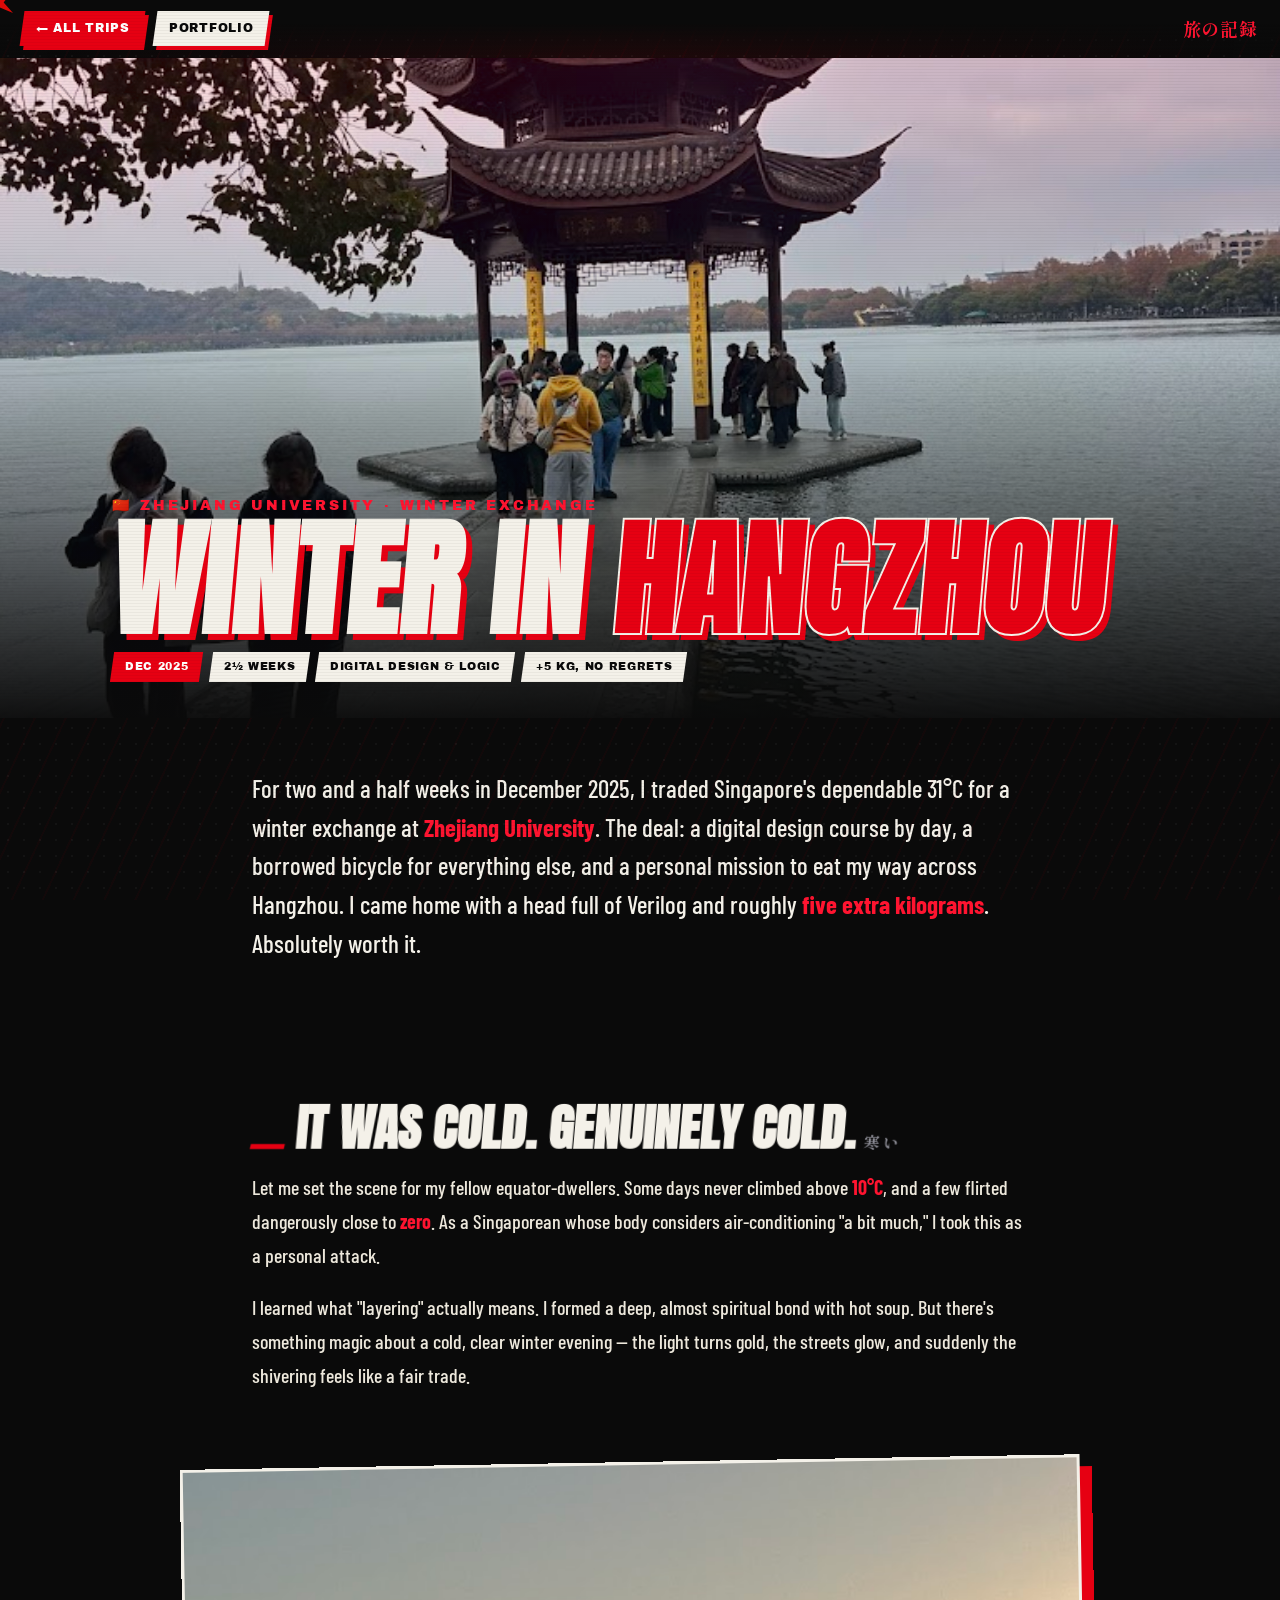
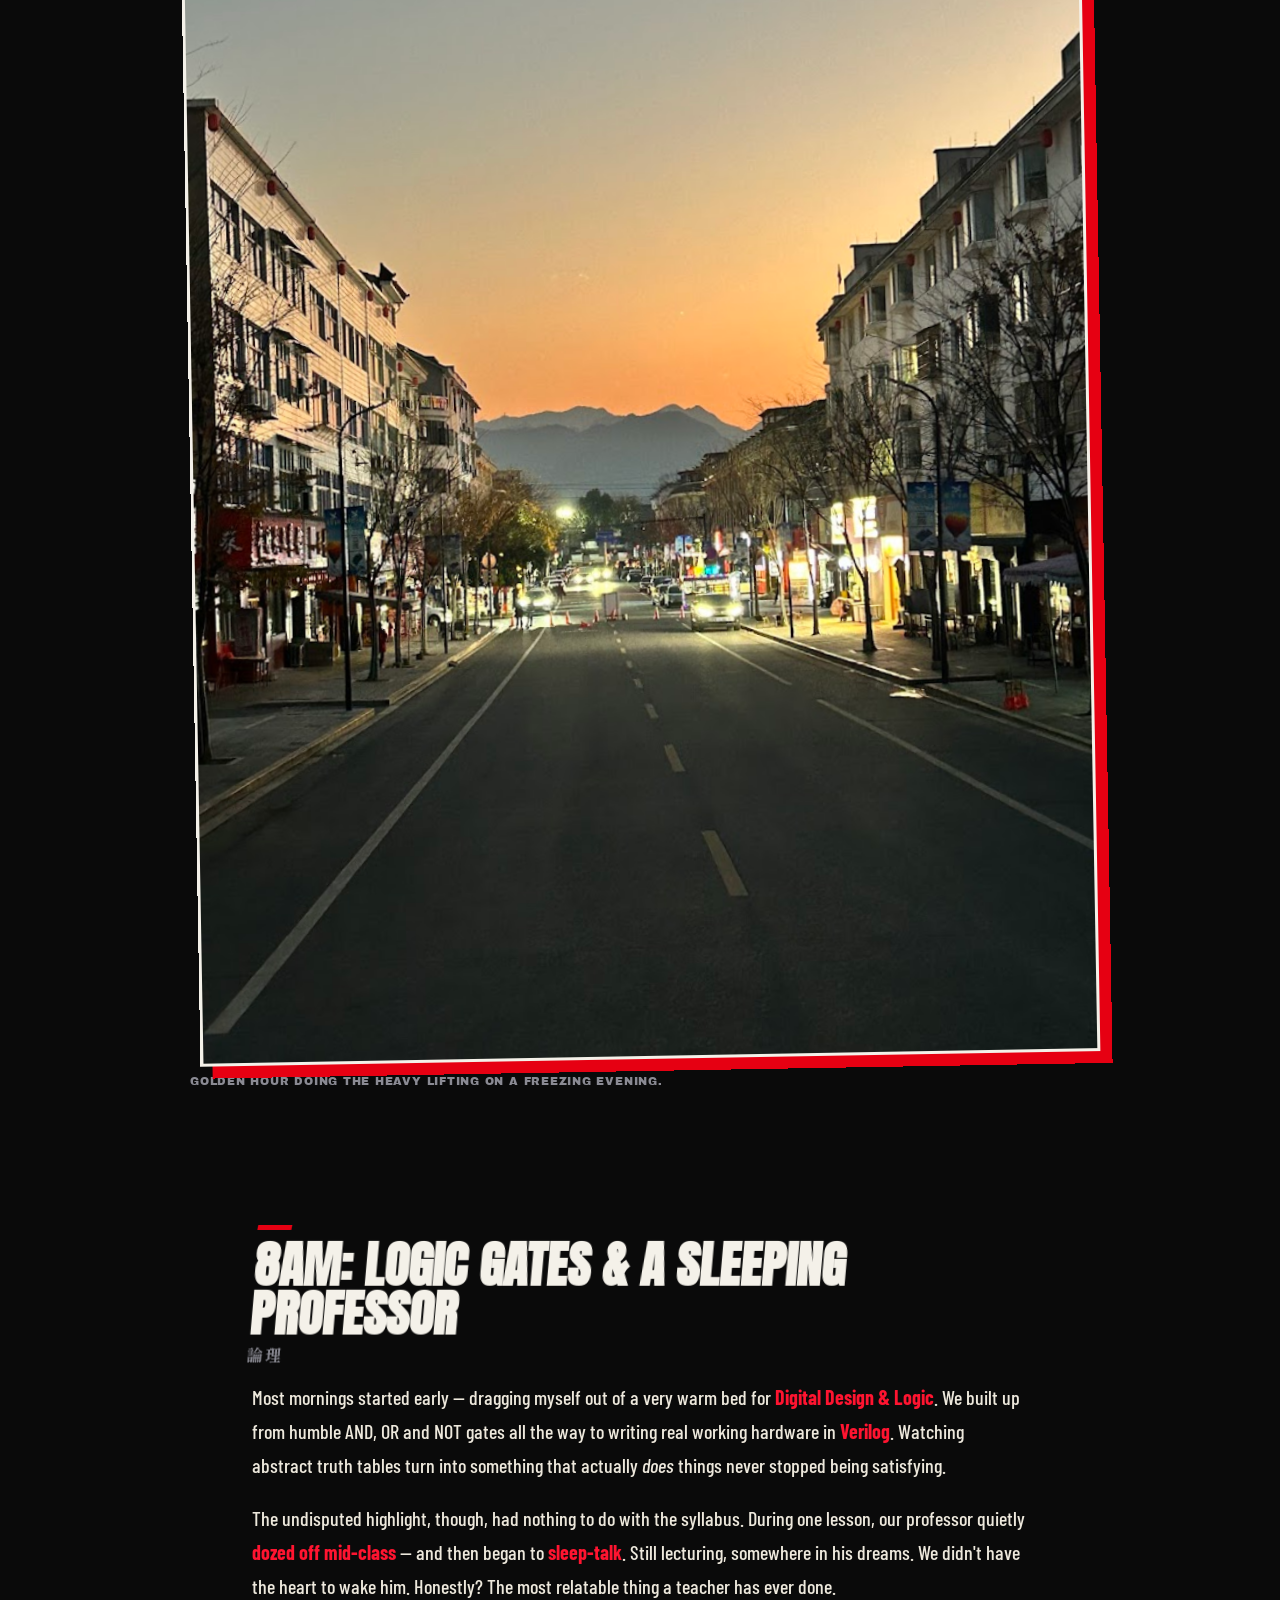
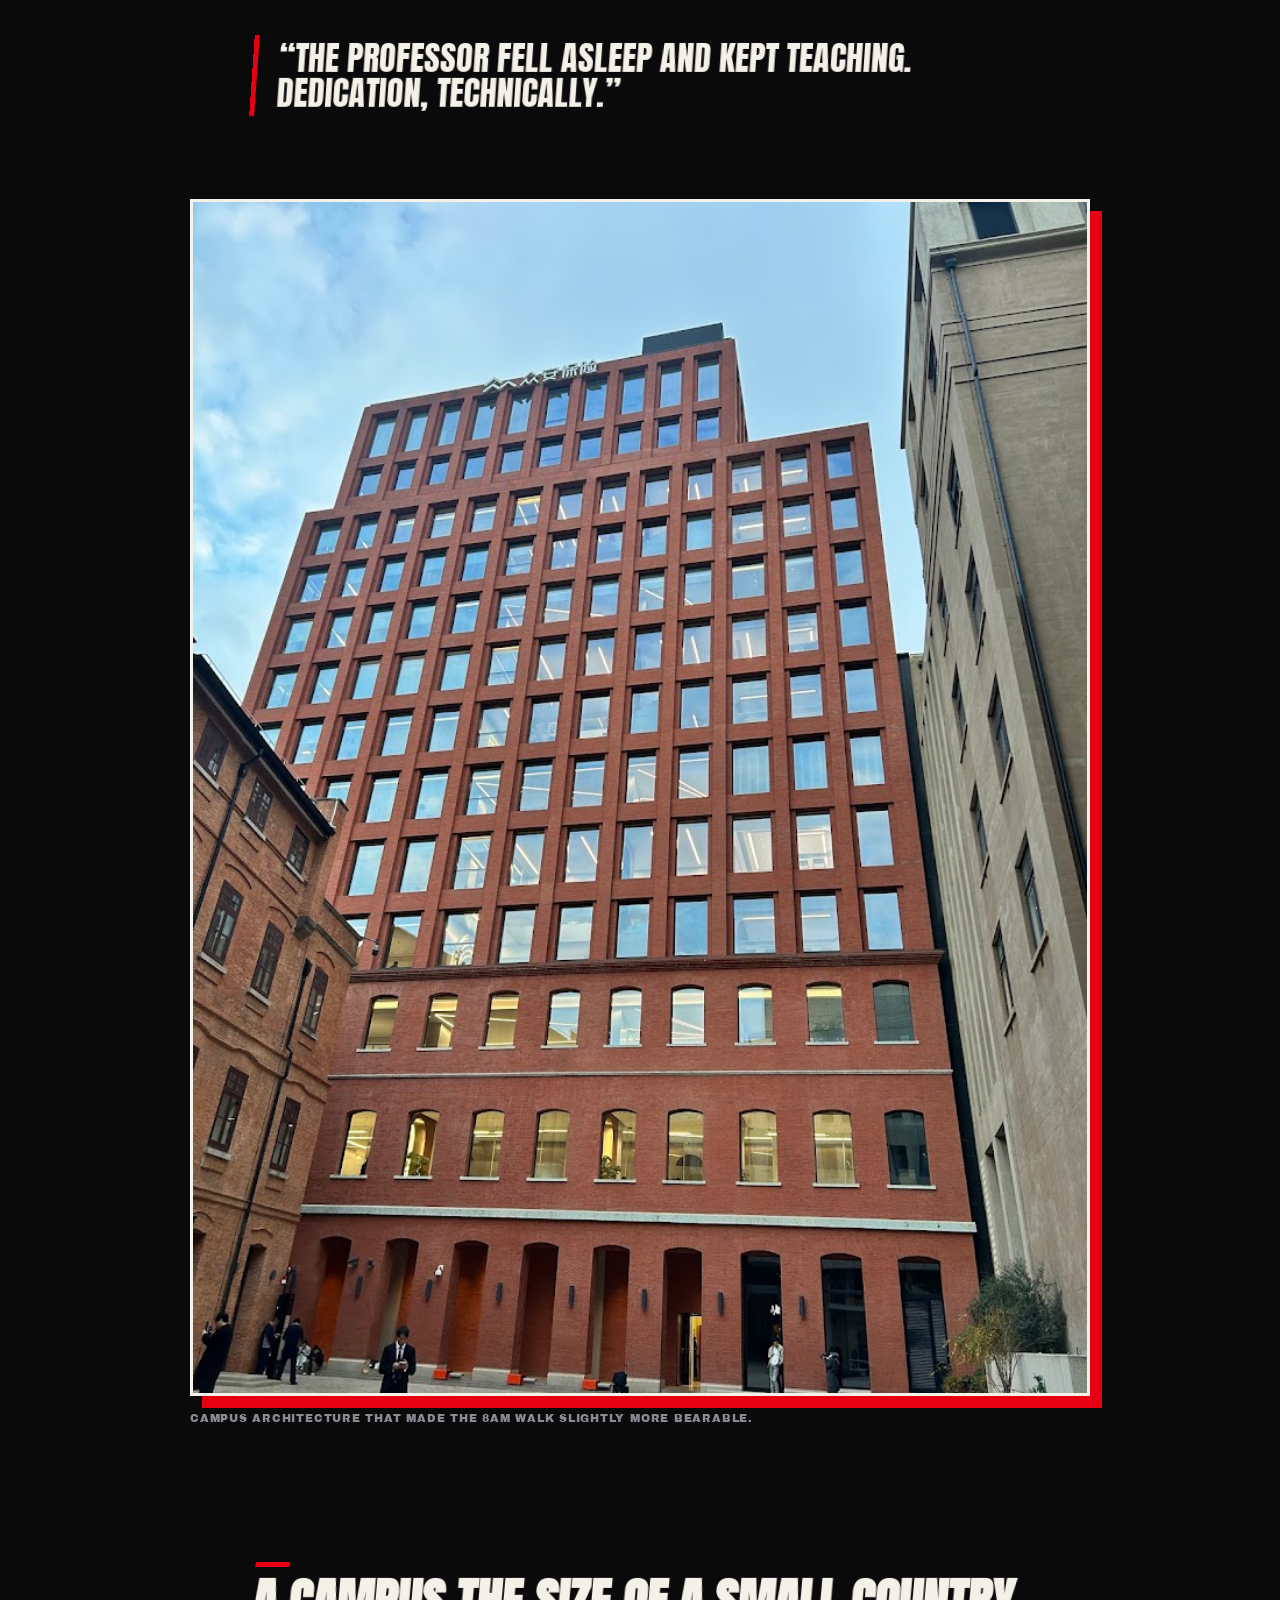
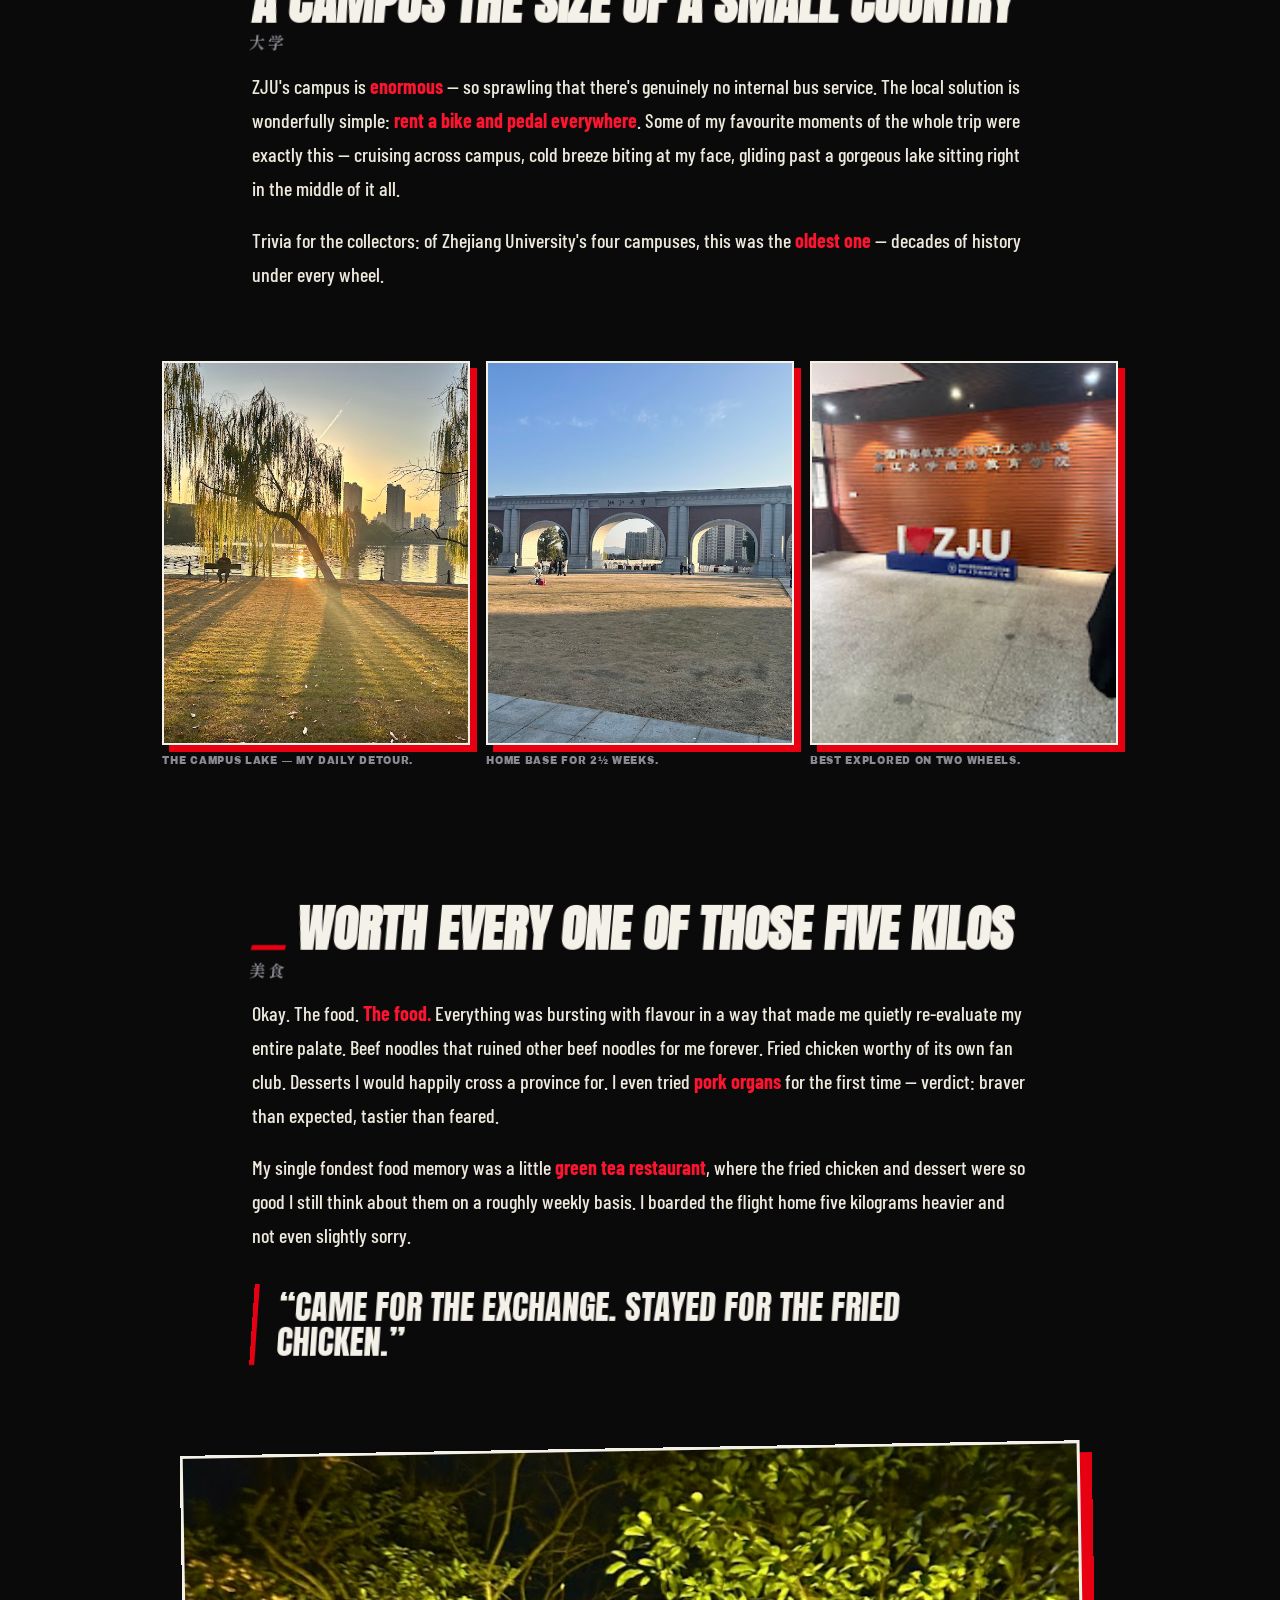
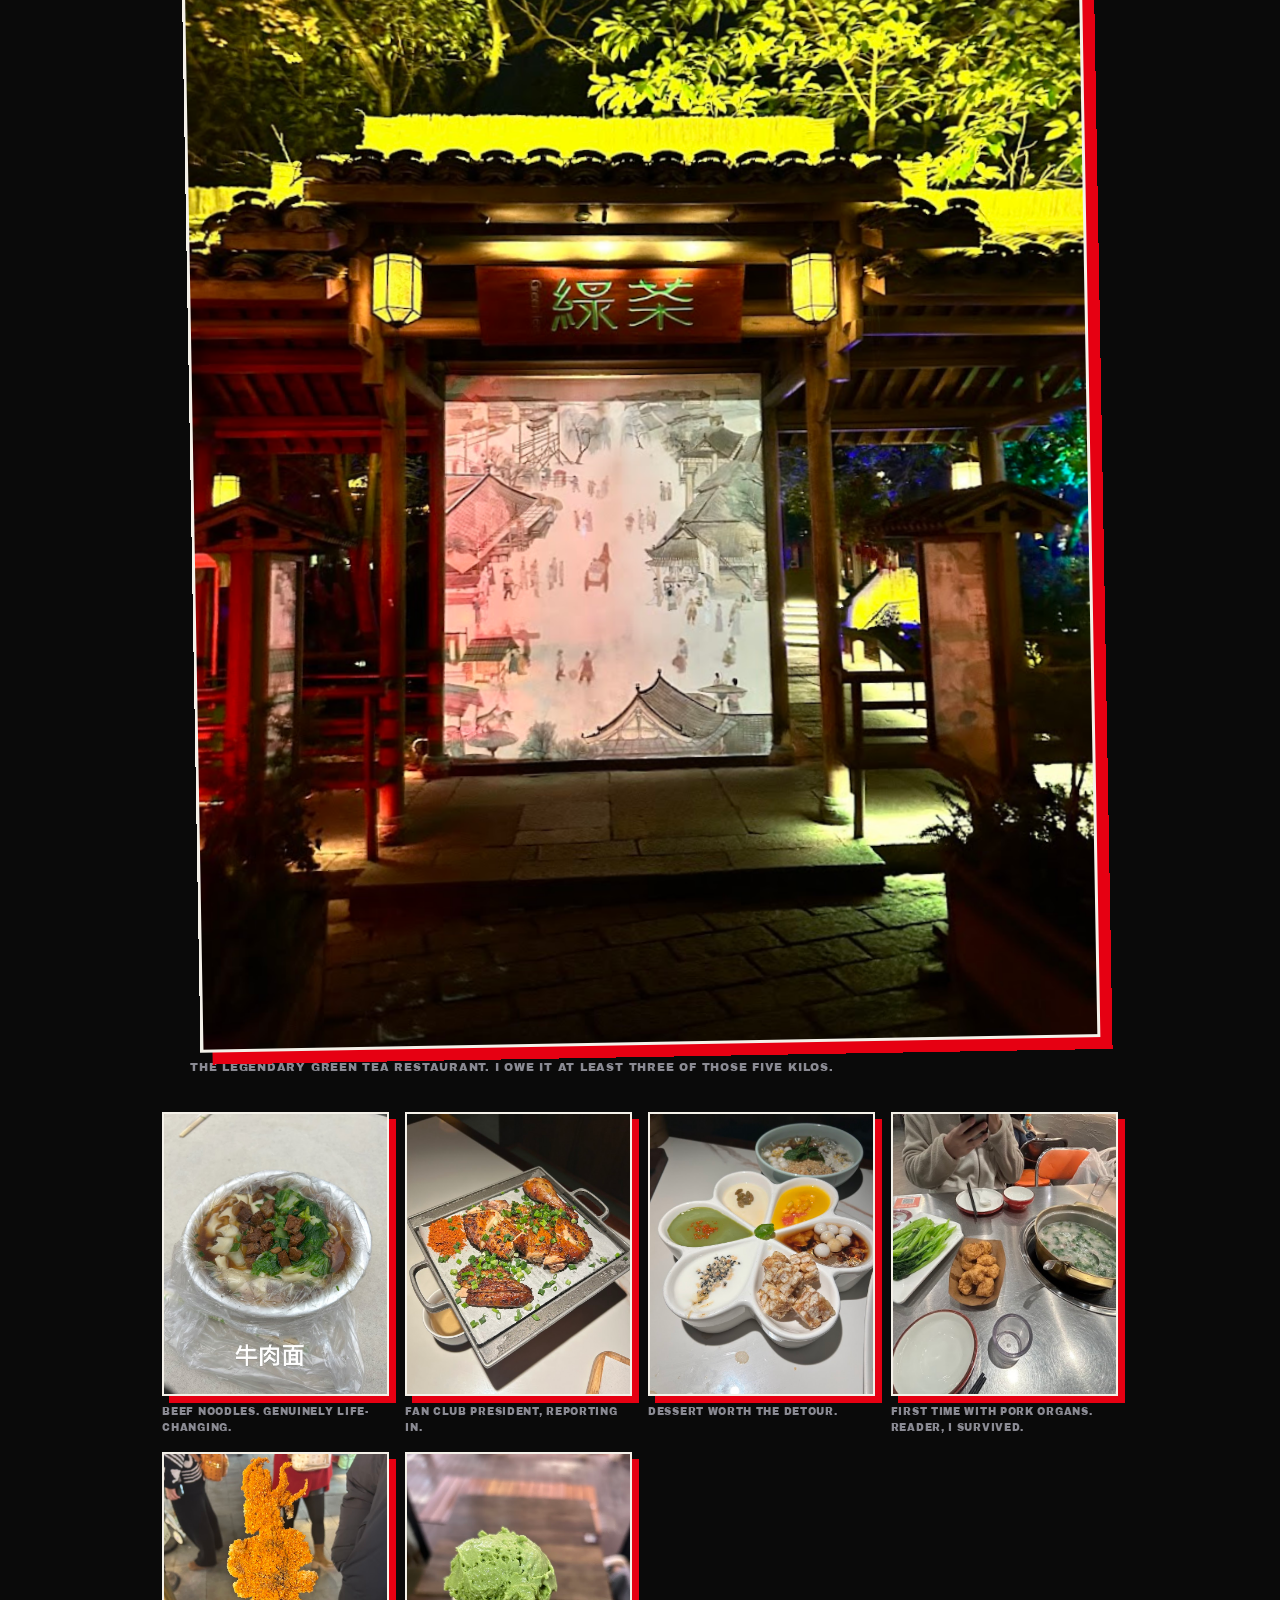
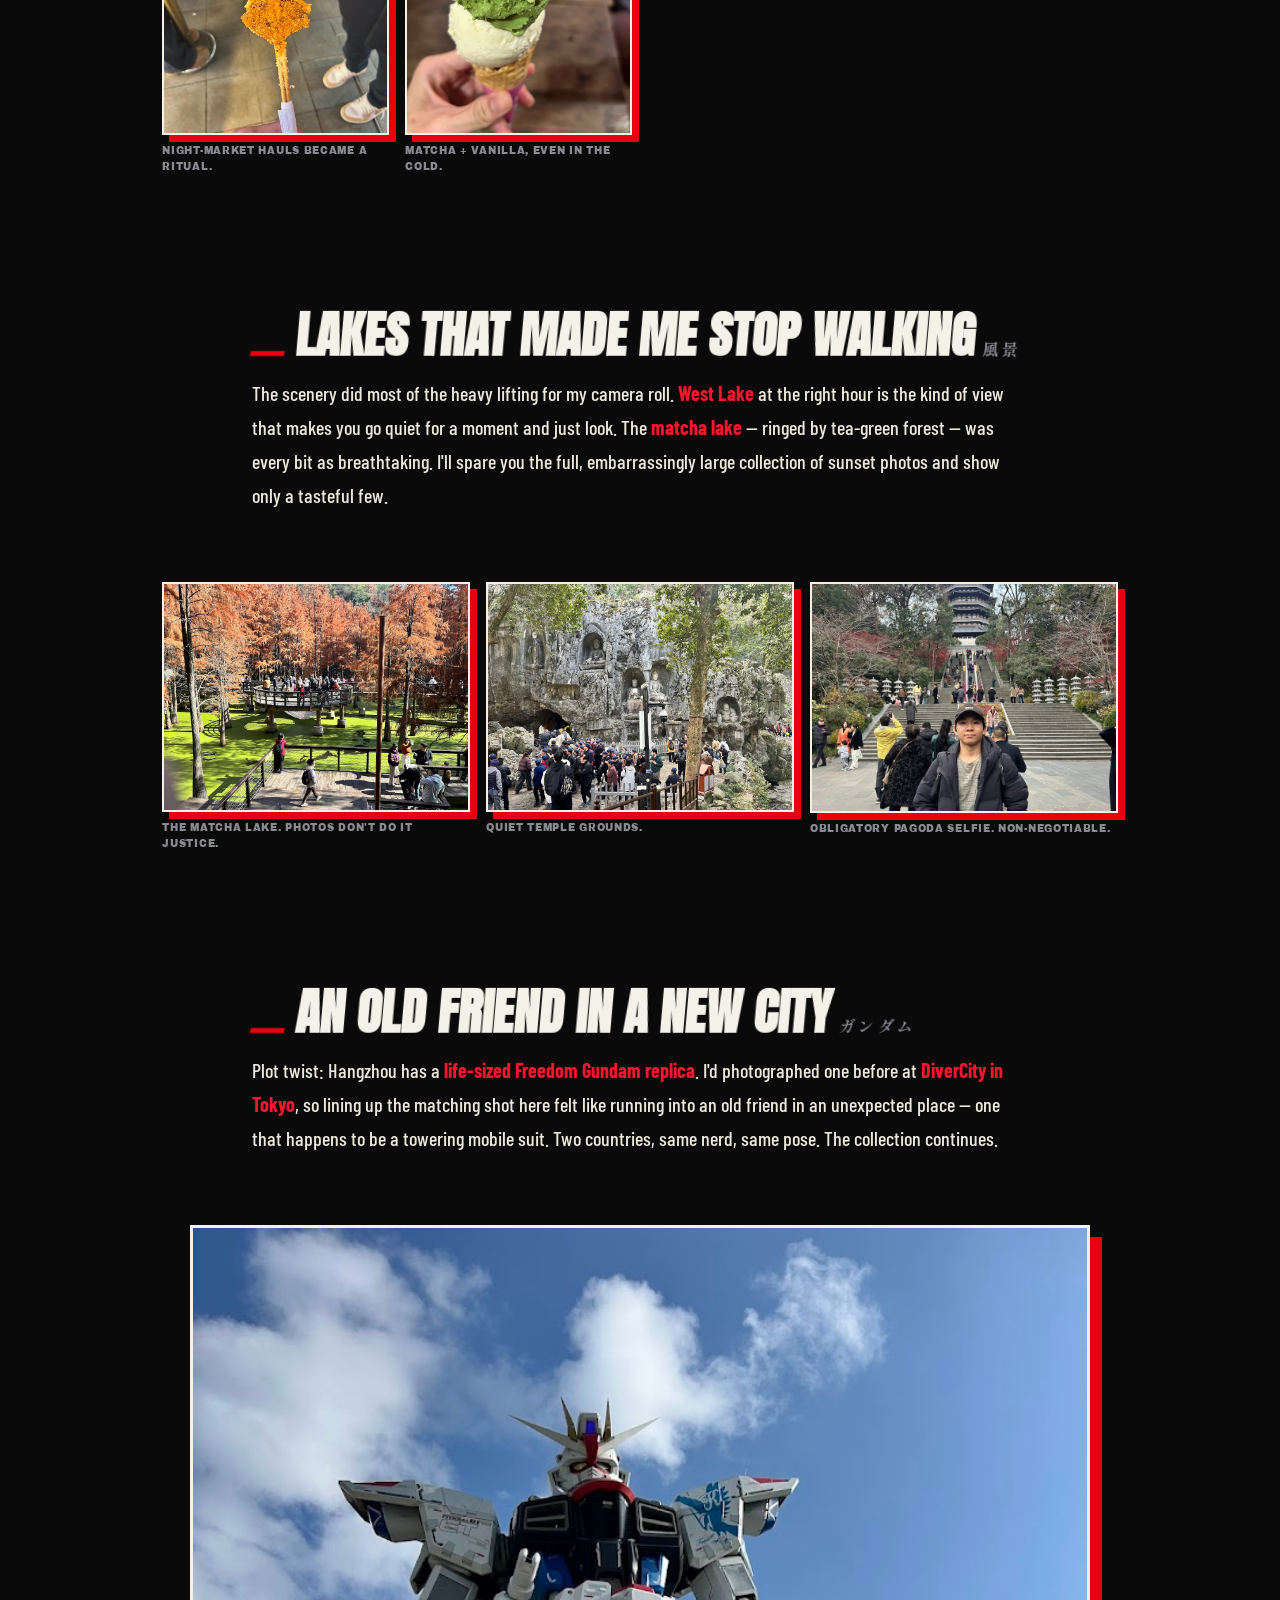
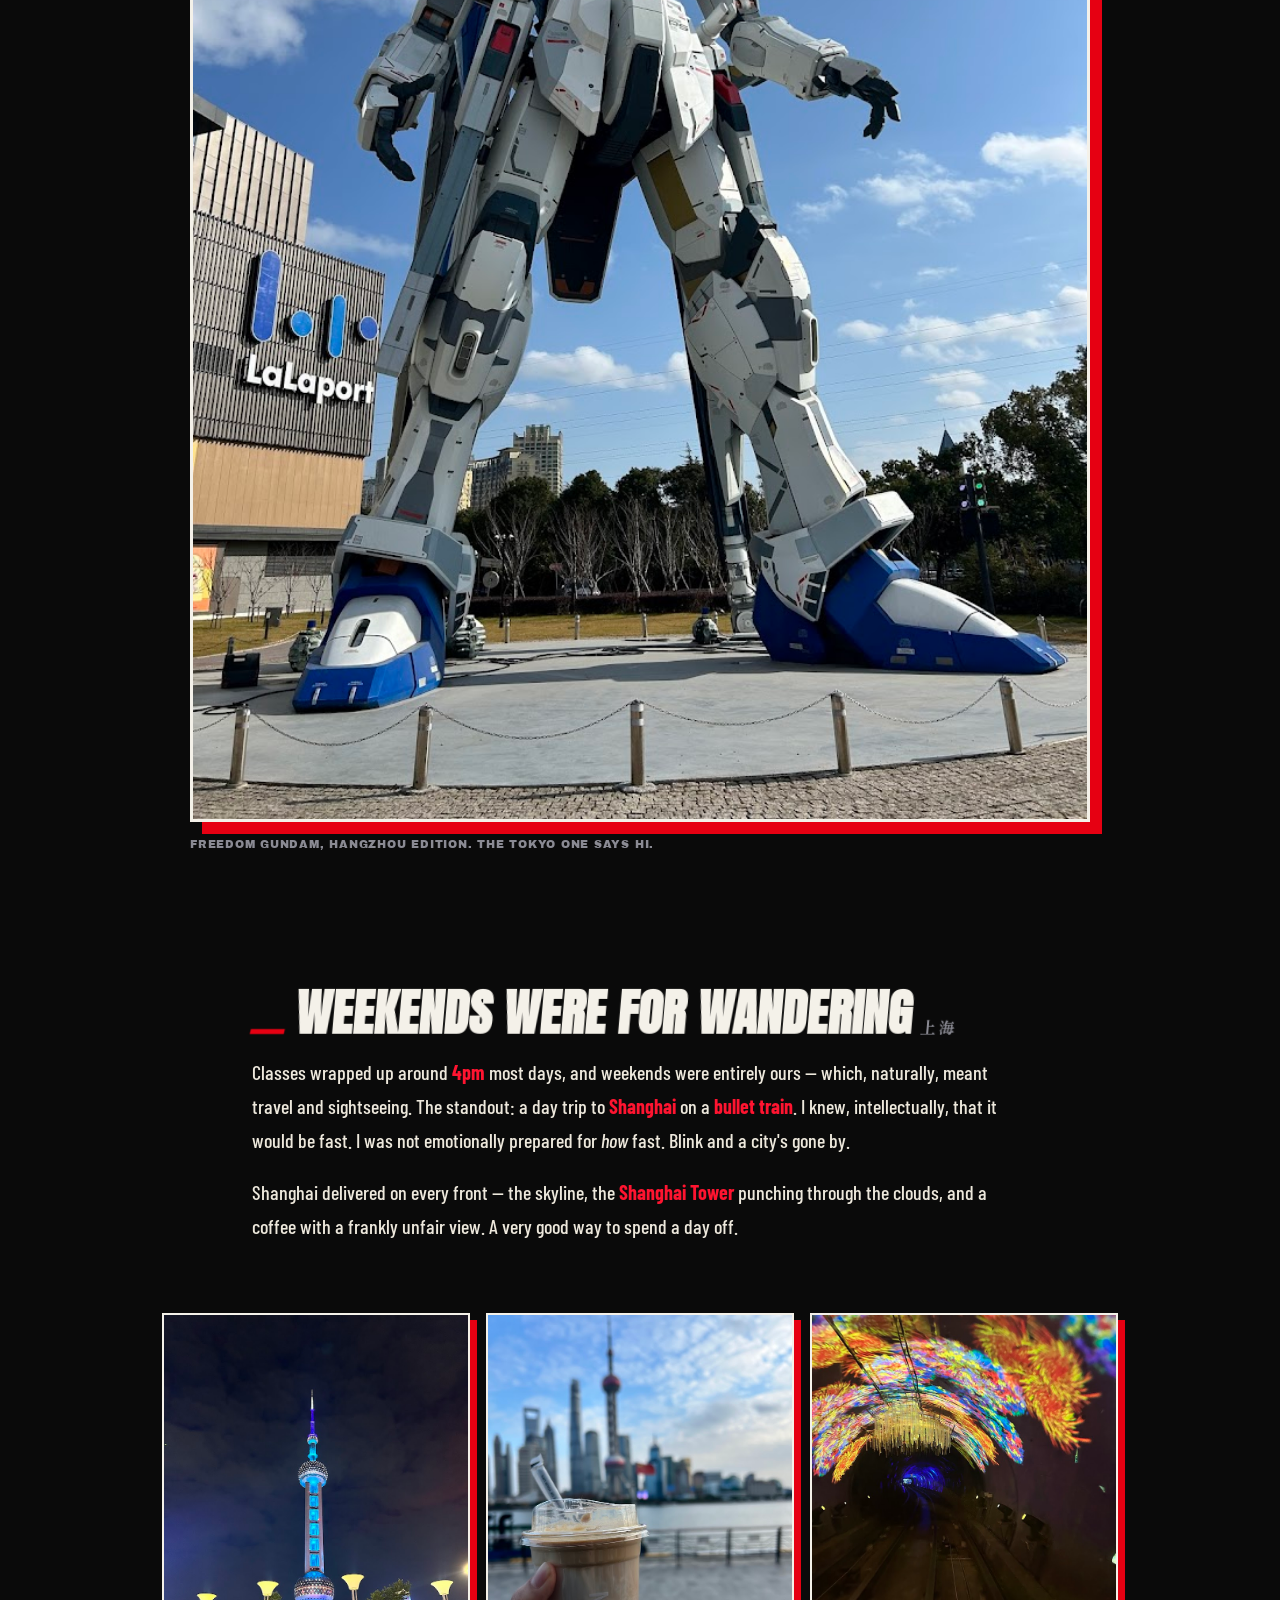
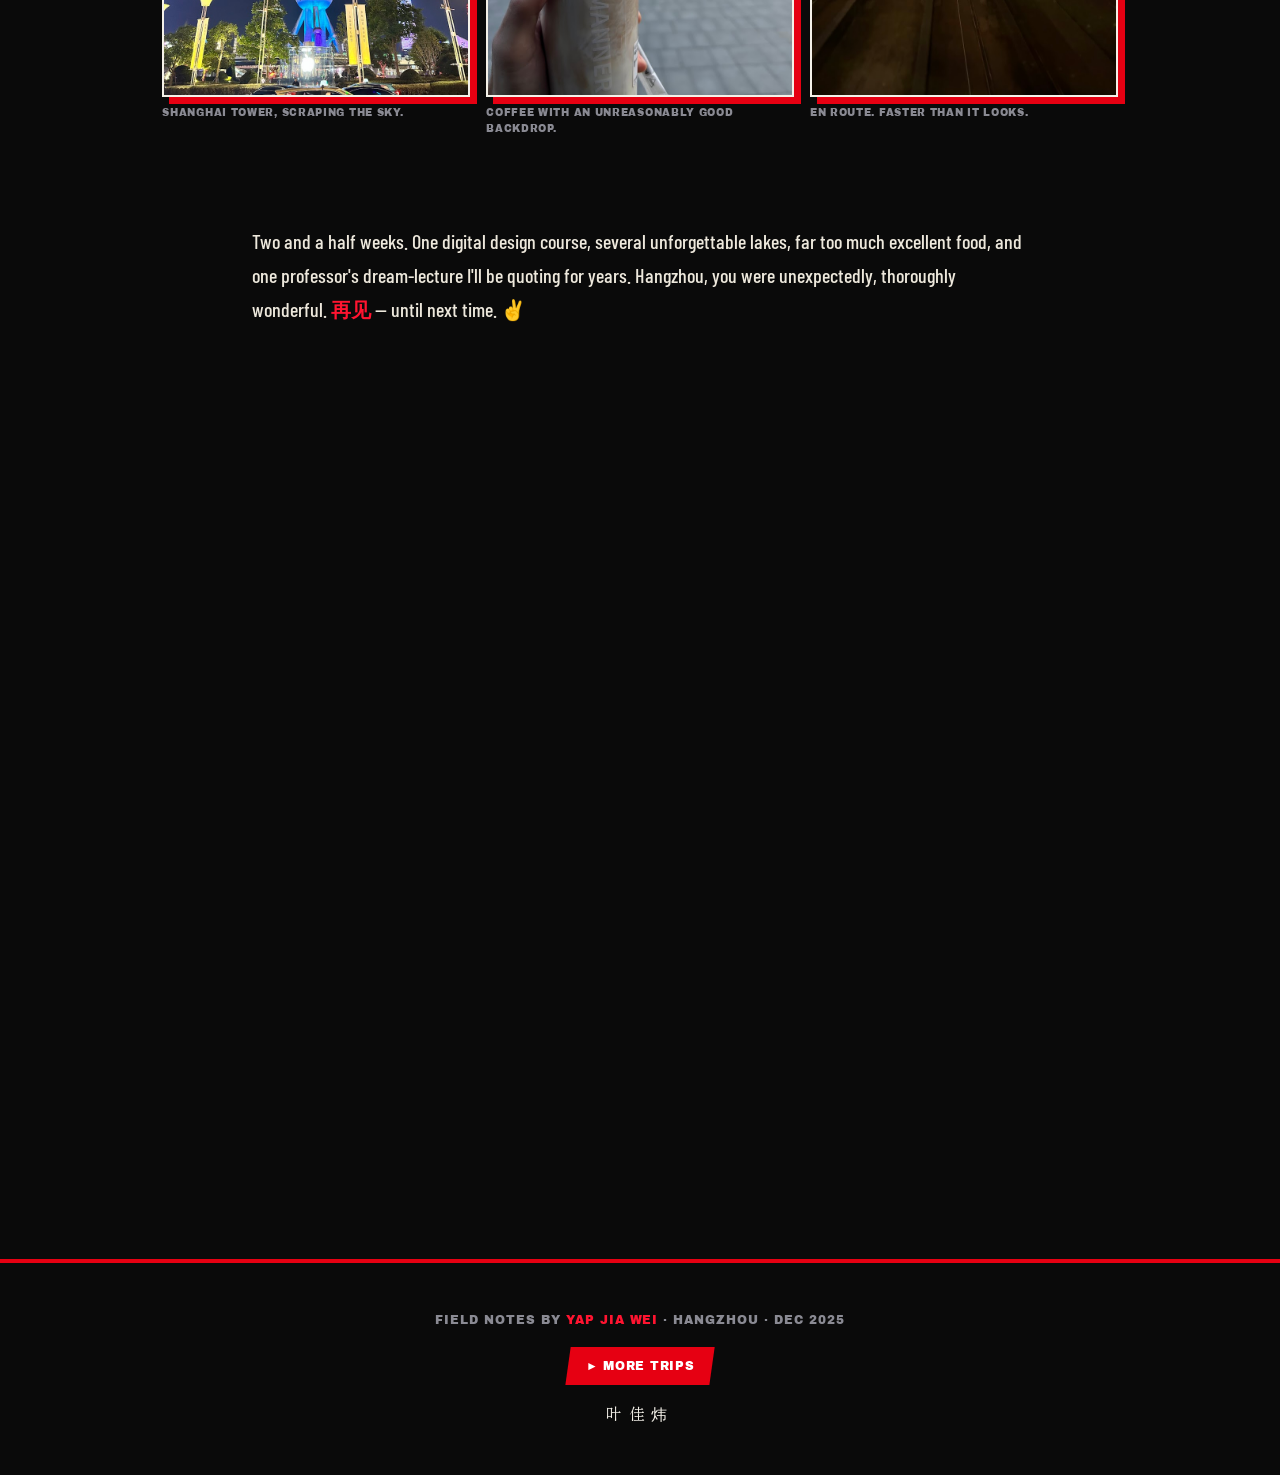
==== blog-zhejiang.html @ f0b43795 "Add winter exchange experience blog" ====
<!DOCTYPE html>
<html lang="en">
<head>
<meta charset="UTF-8"/>
<meta name="viewport" content="width=device-width, initial-scale=1.0"/>
<title>Winter in Hangzhou // Zhejiang University Exchange — Yap Jia Wei</title>
<meta name="description" content="Two and a half weeks on winter exchange at Zhejiang University — digital design, bicycles, lakes, bullet trains, and an unreasonable amount of excellent food."/>
<link rel="icon" href="data:image/svg+xml,<svg xmlns='http://www.w3.org/2000/svg' width='32' height='32'><rect width='32' height='32' fill='rgb(10,10,10)'/><path d='M16 3 L19.6 12 L29 12 L21.4 17.8 L24.2 27 L16 21.2 L7.8 27 L10.6 17.8 L3 12 L12.4 12 Z' fill='rgb(230,0,18)'/></svg>"/>
<link rel="preconnect" href="https://fonts.googleapis.com"/>
<link rel="preconnect" href="https://fonts.gstatic.com" crossorigin/>
<link href="https://fonts.googleapis.com/css2?family=Anton&family=Archivo+Black&family=Barlow+Condensed:ital,wght@0,500;0,600;0,700;1,600;1,700&family=Oswald:wght@300;400;500;600;700&family=Shippori+Mincho:wght@600;700;800&display=swap" rel="stylesheet"/>
<link rel="stylesheet" href="assets/blog.css"/>
</head>
<body>
<div id="cursor"></div>

<div class="topbar">
  <div class="tb-left">
    <a class="tb-link red" href="blog.html"><span>← ALL TRIPS</span></a>
    <a class="tb-link" href="index.html"><span>PORTFOLIO</span></a>
  </div>
  <div class="tb-brand">旅の記録</div>
</div>

<!-- HERO -->
<header class="post-hero">
  <img src="assets/china/Zhe%20Jiang/west_lake.jpg" alt="West Lake, Hangzhou at dusk"/>
  <div class="ph-inner">
    <div class="ph-kick">🇨🇳 ZHEJIANG UNIVERSITY · WINTER EXCHANGE</div>
    <h1 class="ph-title">WINTER IN <em>HANGZHOU</em></h1>
    <div class="ph-meta">
      <span class="ph-chip red"><span>DEC 2025</span></span>
      <span class="ph-chip"><span>2½ WEEKS</span></span>
      <span class="ph-chip"><span>DIGITAL DESIGN &amp; LOGIC</span></span>
      <span class="ph-chip"><span>+5 KG, NO REGRETS</span></span>
    </div>
  </div>
</header>

<article class="article">
  <p class="lead">For two and a half weeks in December 2025, I traded Singapore's dependable 31&deg;C for a winter exchange at <b>Zhejiang University</b>. The deal: a digital design course by day, a borrowed bicycle for everything else, and a personal mission to eat my way across Hangzhou. I came home with a head full of Verilog and roughly <b>five extra kilograms</b>. Absolutely worth it.</p>
</article>

<article class="article reveal">
  <h2>It Was Cold. Genuinely Cold. <span class="jp">寒い</span></h2>
  <p>Let me set the scene for my fellow equator-dwellers. Some days never climbed above <b>10&deg;C</b>, and a few flirted dangerously close to <b>zero</b>. As a Singaporean whose body considers air-conditioning "a bit much," I took this as a personal attack.</p>
  <p>I learned what "layering" actually means. I formed a deep, almost spiritual bond with hot soup. But there's something magic about a cold, clear winter evening — the light turns gold, the streets glow, and suddenly the shivering feels like a fair trade.</p>
</article>
<figure class="frame tilt reveal">
  <img src="assets/china/Zhe%20Jiang/cool_street_sunset.jpg" alt="Hangzhou street at sunset" loading="lazy"/>
  <figcaption>Golden hour doing the heavy lifting on a freezing evening.</figcaption>
</figure>

<article class="article reveal">
  <h2>8AM: Logic Gates &amp; a Sleeping Professor <span class="jp">論理</span></h2>
  <p>Most mornings started early — dragging myself out of a very warm bed for <b>Digital Design &amp; Logic</b>. We built up from humble AND, OR and NOT gates all the way to writing real working hardware in <b>Verilog</b>. Watching abstract truth tables turn into something that actually <em>does</em> things never stopped being satisfying.</p>
  <p>The undisputed highlight, though, had nothing to do with the syllabus. During one lesson, our professor quietly <b>dozed off mid-class</b> — and then began to <b>sleep-talk</b>. Still lecturing, somewhere in his dreams. We didn't have the heart to wake him. Honestly? The most relatable thing a teacher has ever done.</p>
  <p class="pull">“The professor fell asleep and kept teaching. Dedication, technically.”</p>
</article>
<figure class="frame reveal">
  <img src="assets/china/Zhe%20Jiang/cool_looking_building.jpg" alt="Zhejiang University building" loading="lazy"/>
  <figcaption>Campus architecture that made the 8AM walk slightly more bearable.</figcaption>
</figure>

<article class="article reveal">
  <h2>A Campus the Size of a Small Country <span class="jp">大学</span></h2>
  <p>ZJU's campus is <b>enormous</b> — so sprawling that there's genuinely no internal bus service. The local solution is wonderfully simple: <b>rent a bike and pedal everywhere</b>. Some of my favourite moments of the whole trip were exactly this — cruising across campus, cold breeze biting at my face, gliding past a gorgeous lake sitting right in the middle of it all.</p>
  <p>Trivia for the collectors: of Zhejiang University's four campuses, this was the <b>oldest one</b> — decades of history under every wheel.</p>
</article>
<div class="gallery reveal">
  <figure><img src="assets/china/Zhe%20Jiang/school_lake.jpg" alt="Lake in the middle of campus" loading="lazy"/><figcaption>The campus lake — my daily detour.</figcaption></figure>
  <figure><img src="assets/china/Zhe%20Jiang/ZJU.jpg" alt="Zhejiang University grounds" loading="lazy"/><figcaption>Home base for 2½ weeks.</figcaption></figure>
  <figure><img src="assets/china/Zhe%20Jiang/university.jpg" alt="University grounds" loading="lazy"/><figcaption>Best explored on two wheels.</figcaption></figure>
</div>

<article class="article reveal">
  <h2>Worth Every One of Those Five Kilos <span class="jp">美食</span></h2>
  <p>Okay. The food. <b>The food.</b> Everything was bursting with flavour in a way that made me quietly re-evaluate my entire palate. Beef noodles that ruined other beef noodles for me forever. Fried chicken worthy of its own fan club. Desserts I would happily cross a province for. I even tried <b>pork organs</b> for the first time — verdict: braver than expected, tastier than feared.</p>
  <p>My single fondest food memory was a little <b>green tea restaurant</b>, where the fried chicken and dessert were so good I still think about them on a roughly weekly basis. I boarded the flight home five kilograms heavier and not even slightly sorry.</p>
  <p class="pull">“Came for the exchange. Stayed for the fried chicken.”</p>
</article>
<figure class="frame tilt reveal">
  <img src="assets/china/Zhe%20Jiang/Green_tea_restuarant.jpg" alt="The green tea restaurant" loading="lazy"/>
  <figcaption>The legendary green tea restaurant. I owe it at least three of those five kilos.</figcaption>
</figure>
<div class="gallery reveal">
  <figure><img src="assets/china/Zhe%20Jiang/beef_noodle.jpg" alt="Beef noodles" loading="lazy"/><figcaption>Beef noodles. Genuinely life-changing.</figcaption></figure>
  <figure><img src="assets/china/Zhe%20Jiang/fried_chicken.jpg" alt="Fried chicken" loading="lazy"/><figcaption>Fan club president, reporting in.</figcaption></figure>
  <figure><img src="assets/china/Zhe%20Jiang/dessert.jpg" alt="Dessert" loading="lazy"/><figcaption>Dessert worth the detour.</figcaption></figure>
  <figure><img src="assets/china/Zhe%20Jiang/first_time_trying_pork_organ.jpg" alt="First time trying pork organ" loading="lazy"/><figcaption>First time with pork organs. Reader, I survived.</figcaption></figure>
  <figure><img src="assets/china/Zhe%20Jiang/night_market_food.jpg" alt="Night market food" loading="lazy"/><figcaption>Night-market hauls became a ritual.</figcaption></figure>
  <figure><img src="assets/china/Zhe%20Jiang/matcha_vanilla_icecream.jpg" alt="Matcha vanilla ice cream" loading="lazy"/><figcaption>Matcha + vanilla, even in the cold.</figcaption></figure>
</div>

<article class="article reveal">
  <h2>Lakes That Made Me Stop Walking <span class="jp">風景</span></h2>
  <p>The scenery did most of the heavy lifting for my camera roll. <b>West Lake</b> at the right hour is the kind of view that makes you go quiet for a moment and just look. The <b>matcha lake</b> — ringed by tea-green forest — was every bit as breathtaking. I'll spare you the full, embarrassingly large collection of sunset photos and show only a tasteful few.</p>
</article>
<div class="gallery wide reveal">
  <figure><img src="assets/china/Zhe%20Jiang/matcha_lake_forest.jpg" alt="Matcha lake and forest" loading="lazy"/><figcaption>The matcha lake. Photos don't do it justice.</figcaption></figure>
  <figure><img src="assets/china/Zhe%20Jiang/temple.jpg" alt="Temple" loading="lazy"/><figcaption>Quiet temple grounds.</figcaption></figure>
  <figure><img src="assets/china/Zhe%20Jiang/selfie_infront_of_pagoda.jpg" alt="Selfie in front of a pagoda" loading="lazy"/><figcaption>Obligatory pagoda selfie. Non-negotiable.</figcaption></figure>
</div>

<article class="article reveal">
  <h2>An Old Friend in a New City <span class="jp">ガンダム</span></h2>
  <p>Plot twist: Hangzhou has a <b>life-sized Freedom Gundam replica</b>. I'd photographed one before at <b>DiverCity in Tokyo</b>, so lining up the matching shot here felt like running into an old friend in an unexpected place — one that happens to be a towering mobile suit. Two countries, same nerd, same pose. The collection continues.</p>
</article>
<figure class="frame reveal">
  <img src="assets/china/Zhe%20Jiang/gundam.jpg" alt="Life-sized Freedom Gundam replica in Hangzhou" loading="lazy"/>
  <figcaption>Freedom Gundam, Hangzhou edition. The Tokyo one says hi.</figcaption>
</figure>

<article class="article reveal">
  <h2>Weekends Were for Wandering <span class="jp">上海</span></h2>
  <p>Classes wrapped up around <b>4pm</b> most days, and weekends were entirely ours — which, naturally, meant travel and sightseeing. The standout: a day trip to <b>Shanghai</b> on a <b>bullet train</b>. I knew, intellectually, that it would be fast. I was not emotionally prepared for <em>how</em> fast. Blink and a city's gone by.</p>
  <p>Shanghai delivered on every front — the skyline, the <b>Shanghai Tower</b> punching through the clouds, and a coffee with a frankly unfair view. A very good way to spend a day off.</p>
</article>
<div class="gallery reveal">
  <figure><img src="assets/china/Zhe%20Jiang/shanghai_tower.jpg" alt="Shanghai Tower" loading="lazy"/><figcaption>Shanghai Tower, scraping the sky.</figcaption></figure>
  <figure><img src="assets/china/Zhe%20Jiang/coffee_infrontof_shanghai_tower.jpg" alt="Coffee in front of the Shanghai Tower" loading="lazy"/><figcaption>Coffee with an unreasonably good backdrop.</figcaption></figure>
  <figure><img src="assets/china/Zhe%20Jiang/underground_train.jpg" alt="On the train to Shanghai" loading="lazy"/><figcaption>En route. Faster than it looks.</figcaption></figure>
</div>

<article class="article reveal">
  <p>Two and a half weeks. One digital design course, several unforgettable lakes, far too much excellent food, and one professor's dream-lecture I'll be quoting for years. Hangzhou, you were unexpectedly, thoroughly wonderful. <b>再见</b> — until next time. ✌️</p>
</article>

<!-- FINALE -->
<div class="finale reveal">
  <img src="assets/china/Zhe%20Jiang/class_photo.jpg" alt="Class photo — the whole exchange crew"/>
  <div class="cap">THE WHOLE CREW. <em>谢谢</em> FOR THE MEMORIES.</div>
</div>

<footer>
  <p>FIELD NOTES BY <span>YAP JIA WEI</span> · HANGZHOU · DEC 2025</p>
  <a class="back" href="blog.html"><span>► MORE TRIPS</span></a>
  <div class="jp">叶佳炜</div>
</footer>

<script src="assets/blog.js"></script>
</body>
</html>
---- assets/blog.css ----
/* ══════════════════════════════════════════════════════════
   PERSONA TRAVEL LOG — shared blog styles
═══════════════════════════════════════════════════════════ */
*,*::before,*::after{box-sizing:border-box;margin:0;padding:0}
:root{
  --black:#0A0A0A; --ink:#111014; --card:#16151b;
  --red:#E60012; --red-bright:#FF1430; --red-deep:#9E0009;
  --white:#F4F1E9; --paper:#EDE8DC; --grey:#8A8A93;
  --display:'Anton',sans-serif; --impact:'Archivo Black',sans-serif;
  --cond:'Barlow Condensed',sans-serif; --sans:'Oswald',sans-serif; --jp:'Shippori Mincho',serif;
}
html{scroll-behavior:smooth;overflow-x:hidden}
body{background:var(--black);color:var(--white);font-family:var(--sans);line-height:1.6;overflow-x:hidden;cursor:none}
img{max-width:100%;display:block}
a{color:inherit}
::selection{background:var(--red);color:#fff}
body::before{
  content:'';position:fixed;inset:0;z-index:0;pointer-events:none;
  background:
    radial-gradient(circle at 50% 0%, rgba(230,0,18,.10) 0%, transparent 55%),
    radial-gradient(rgba(255,255,255,.04) 1px, transparent 1.4px) 0 0/16px 16px,
    repeating-linear-gradient(115deg, rgba(0,0,0,0) 0 26px, rgba(230,0,18,.04) 26px 28px);
}
body::after{content:'';position:fixed;inset:0;z-index:9998;pointer-events:none;background:repeating-linear-gradient(0deg,transparent 0 2px,rgba(0,0,0,.10) 2px 3px);mix-blend-mode:multiply;opacity:.35}

/* cursor */
#cursor{position:fixed;top:0;left:0;z-index:10000;pointer-events:none;width:26px;height:26px;margin:-13px 0 0 -13px;transition:transform .08s ease-out;mix-blend-mode:difference}
#cursor::before{content:'';position:absolute;inset:0;background:var(--red);clip-path:polygon(0 0,72% 36%,100% 12%,64% 60%,100% 100%,38% 74%,8% 96%,30% 50%)}
#cursor.click{transform:scale(.6)}
@media(hover:none){#cursor{display:none}body{cursor:auto}}
::-webkit-scrollbar{width:10px}::-webkit-scrollbar-track{background:var(--black)}::-webkit-scrollbar-thumb{background:var(--red);border:2px solid var(--black)}

/* topbar */
.topbar{position:sticky;top:0;z-index:60;display:flex;align-items:center;justify-content:space-between;gap:1rem;padding:.7rem 1.4rem;background:linear-gradient(180deg,var(--black) 40%,transparent)}
.tb-left{display:flex;gap:.7rem;align-items:center}
.tb-link{font-family:var(--impact);font-size:12px;letter-spacing:.06em;text-decoration:none;cursor:none;background:var(--white);color:var(--black);padding:.5rem .85rem;transform:skewX(-8deg);box-shadow:4px 4px 0 var(--red);transition:transform .12s}
.tb-link span{display:inline-block;transform:skewX(8deg)}
.tb-link.red{background:var(--red);color:#fff}
.tb-link:hover{transform:skewX(-8deg) translateY(-2px)}
.tb-brand{font-family:var(--jp);font-weight:800;color:var(--red-bright);letter-spacing:.04em;font-size:clamp(14px,2vw,18px)}

.wrap{max-width:1100px;margin:0 auto;padding:0 1.4rem}

/* big page header (blog index) */
.page-head{position:relative;padding:4.5rem 1.4rem 2.5rem;text-align:center;overflow:hidden}
.page-head .kick{font-family:var(--impact);font-size:clamp(11px,1.6vw,14px);letter-spacing:.25em;color:var(--red-bright);margin-bottom:.5rem}
.page-head h1{font-family:var(--display);text-transform:uppercase;font-size:clamp(54px,13vw,150px);line-height:.85;color:var(--white);transform:skewX(-6deg);text-shadow:6px 6px 0 var(--red)}
.page-head .jp{font-family:var(--jp);font-weight:700;color:var(--grey);letter-spacing:.4em;margin-top:.6rem;font-size:clamp(13px,1.8vw,18px)}
.page-head .sub{font-family:var(--cond);font-weight:500;color:var(--paper);font-size:clamp(16px,2.2vw,20px);max-width:36rem;margin:1rem auto 0}

/* trip cards (index) */
.trips{display:grid;grid-template-columns:repeat(auto-fill,minmax(330px,1fr));gap:2rem;padding:2rem 0 5rem}
.trip{position:relative;background:var(--white);color:var(--black);border:3px solid var(--black);box-shadow:10px 10px 0 var(--red);overflow:hidden;transform:rotate(var(--t,-1.2deg));transition:transform .2s,box-shadow .2s;text-decoration:none;cursor:none;display:block}
.trip:nth-child(even){--t:1.2deg}
.trip:hover{transform:rotate(0) translateY(-6px) scale(1.02);box-shadow:15px 15px 0 var(--red)}
.trip-cover{position:relative;aspect-ratio:16/10;overflow:hidden;border-bottom:3px solid var(--black);background:#000}
.trip-cover img{width:100%;height:100%;object-fit:cover;transition:transform .4s}
.trip:hover .trip-cover img{transform:scale(1.07)}
.trip-cover::after{content:'';position:absolute;inset:0;background:linear-gradient(0deg,rgba(230,0,18,.18),transparent 55%)}
.trip-flag{position:absolute;top:0;left:0;z-index:2;font-family:var(--impact);font-size:11px;letter-spacing:.1em;background:var(--red);color:#fff;padding:.35rem .75rem}
.trip-body{padding:1.3rem 1.4rem 1.5rem;position:relative}
.trip-body::before{content:'';position:absolute;inset:0;background:radial-gradient(rgba(0,0,0,.08) 1px,transparent 1.3px) 0 0/9px 9px;opacity:.5;pointer-events:none}
.trip h2{position:relative;z-index:2;font-family:var(--display);text-transform:uppercase;font-size:clamp(26px,3.2vw,34px);line-height:.92}
.trip h2 em{font-style:normal;color:var(--red)}
.trip .meta{position:relative;z-index:2;font-family:var(--impact);font-size:11px;letter-spacing:.08em;color:var(--red-deep);margin:.4rem 0 .7rem}
.trip p{position:relative;z-index:2;font-family:var(--cond);font-weight:500;font-size:16.5px;line-height:1.45;color:#222}
.trip .go{position:relative;z-index:2;display:inline-block;margin-top:1rem;font-family:var(--impact);font-size:12px;letter-spacing:.06em;background:var(--red);color:#fff;padding:.5rem .9rem;transform:skewX(-8deg)}
.trip .go span{display:inline-block;transform:skewX(8deg)}
.trip.soon{filter:grayscale(.7);pointer-events:none;cursor:none}
.trip.soon .trip-flag{background:var(--grey)}
.soon-tag{position:absolute;inset:0;z-index:3;display:flex;align-items:center;justify-content:center;font-family:var(--display);font-size:clamp(28px,5vw,48px);color:#fff;text-shadow:4px 4px 0 var(--red);transform:rotate(-8deg);background:rgba(10,10,10,.45)}

/* post hero */
.post-hero{position:relative;min-height:min(78vh,660px);display:flex;align-items:flex-end;overflow:hidden}
.post-hero>img{position:absolute;inset:0;width:100%;height:100%;object-fit:cover;filter:saturate(1.05) contrast(1.03);z-index:0}
.post-hero::after{content:'';position:absolute;inset:0;z-index:1;background:linear-gradient(0deg,rgba(10,10,10,.97),rgba(10,10,10,.2) 55%,rgba(230,0,18,.15))}
.ph-inner{position:relative;z-index:2;width:100%;max-width:1100px;margin:0 auto;padding:2.2rem 1.4rem}
.ph-kick{font-family:var(--impact);font-size:clamp(11px,1.6vw,14px);letter-spacing:.2em;color:var(--red-bright);margin-bottom:.5rem}
.ph-title{font-family:var(--display);text-transform:uppercase;font-size:clamp(46px,10vw,128px);line-height:.85;color:var(--white);transform:skewX(-5deg);text-shadow:6px 6px 0 var(--red)}
.ph-title em{font-style:normal;color:var(--red);-webkit-text-stroke:2px var(--white)}
.ph-meta{display:flex;flex-wrap:wrap;gap:.6rem;margin-top:1.1rem}
.ph-chip{font-family:var(--impact);font-size:11px;letter-spacing:.06em;background:var(--white);color:var(--black);padding:.4rem .8rem;transform:skewX(-8deg)}
.ph-chip span{display:inline-block;transform:skewX(8deg)}
.ph-chip.red{background:var(--red);color:#fff}

/* article */
.article{max-width:820px;margin:0 auto;padding:3.2rem 1.4rem 1rem}
.article .lead{font-family:var(--cond);font-weight:500;font-size:clamp(20px,2.8vw,25px);line-height:1.55;color:var(--white);margin-bottom:1.6rem}
.article h2{font-family:var(--display);text-transform:uppercase;font-size:clamp(28px,5vw,50px);color:var(--white);transform:skewX(-5deg);line-height:.98;margin:3rem 0 1.1rem;display:flex;align-items:baseline;gap:.6rem;flex-wrap:wrap}
.article h2::before{content:'';width:34px;height:5px;background:var(--red);transform:skewX(-8deg)}
.article h2 .jp{font-family:var(--jp);font-style:normal;font-size:.32em;color:var(--grey);letter-spacing:.2em}
.article p{font-family:var(--cond);font-weight:500;font-size:clamp(17px,2.2vw,20px);line-height:1.7;color:var(--paper);margin-bottom:1.15rem}
.article p b{color:var(--red-bright);font-weight:700}
.article .pull{border-left:5px solid var(--red);padding:.3rem 0 .3rem 1.3rem;margin:2rem 0;font-family:var(--display);text-transform:uppercase;font-size:clamp(22px,4vw,34px);line-height:1.05;color:var(--white);transform:skewX(-4deg)}

/* figures + gallery */
figure.frame{margin:2.2rem auto;max-width:900px}
figure.frame img{width:100%;border:3px solid var(--white);box-shadow:12px 12px 0 var(--red)}
figure.frame.tilt img{transform:rotate(-1deg)}
figcaption{font-family:var(--impact);font-size:11px;letter-spacing:.07em;color:var(--grey);margin-top:.9rem;text-transform:uppercase}
.gallery{max-width:1000px;margin:2.2rem auto;display:grid;grid-template-columns:repeat(auto-fit,minmax(200px,1fr));gap:1rem;padding:0 1.4rem}
.gallery figure{margin:0}
.gallery img{width:100%;aspect-ratio:4/5;object-fit:cover;border:2.5px solid var(--white);box-shadow:7px 7px 0 var(--red);transition:transform .25s}
.gallery img:hover{transform:translateY(-5px) rotate(-1deg)}
.gallery.wide img{aspect-ratio:4/3}
.gallery figcaption{font-size:10px;margin-top:.5rem}

/* finale */
.finale{max-width:1000px;margin:3.5rem auto 1rem;padding:0 1.4rem;text-align:center}
.finale img{width:100%;border:4px solid var(--white);box-shadow:14px 14px 0 var(--red)}
.finale .cap{font-family:var(--display);text-transform:uppercase;font-size:clamp(22px,4vw,34px);color:var(--white);margin-top:1.4rem;transform:skewX(-4deg)}
.finale .cap em{font-style:normal;color:var(--red)}

/* reveal */
.reveal{opacity:0;transform:translateY(34px) skewX(-2deg);transition:opacity .6s ease,transform .6s cubic-bezier(.2,.8,.2,1)}
.reveal.in{opacity:1;transform:none}

/* footer */
footer{text-align:center;padding:3rem 1.4rem;border-top:4px solid var(--red);margin-top:3rem;position:relative}
footer p{font-family:var(--impact);font-size:12px;letter-spacing:.08em;color:var(--grey)}
footer p span{color:var(--red-bright)}
footer .back{display:inline-block;margin-top:1rem;font-family:var(--impact);font-size:12px;letter-spacing:.06em;text-decoration:none;cursor:none;background:var(--red);color:#fff;padding:.6rem 1.1rem;transform:skewX(-8deg)}
footer .back span{display:inline-block;transform:skewX(8deg)}
footer .jp{font-family:var(--jp);color:var(--white);margin-top:1rem;letter-spacing:.4em}

/* click burst */
.burst{position:fixed;z-index:9997;pointer-events:none;color:var(--red-bright);font-size:22px;animation:burstfly .55s ease-out forwards}
@keyframes burstfly{from{opacity:1;transform:translate(-50%,-50%) scale(.4) rotate(0)}to{opacity:0;transform:translate(-50%,-160%) scale(1.2) rotate(140deg)}}

@media(max-width:600px){
  .post-hero{min-height:60vh}
  figure.frame img,.finale img{box-shadow:8px 8px 0 var(--red)}
}
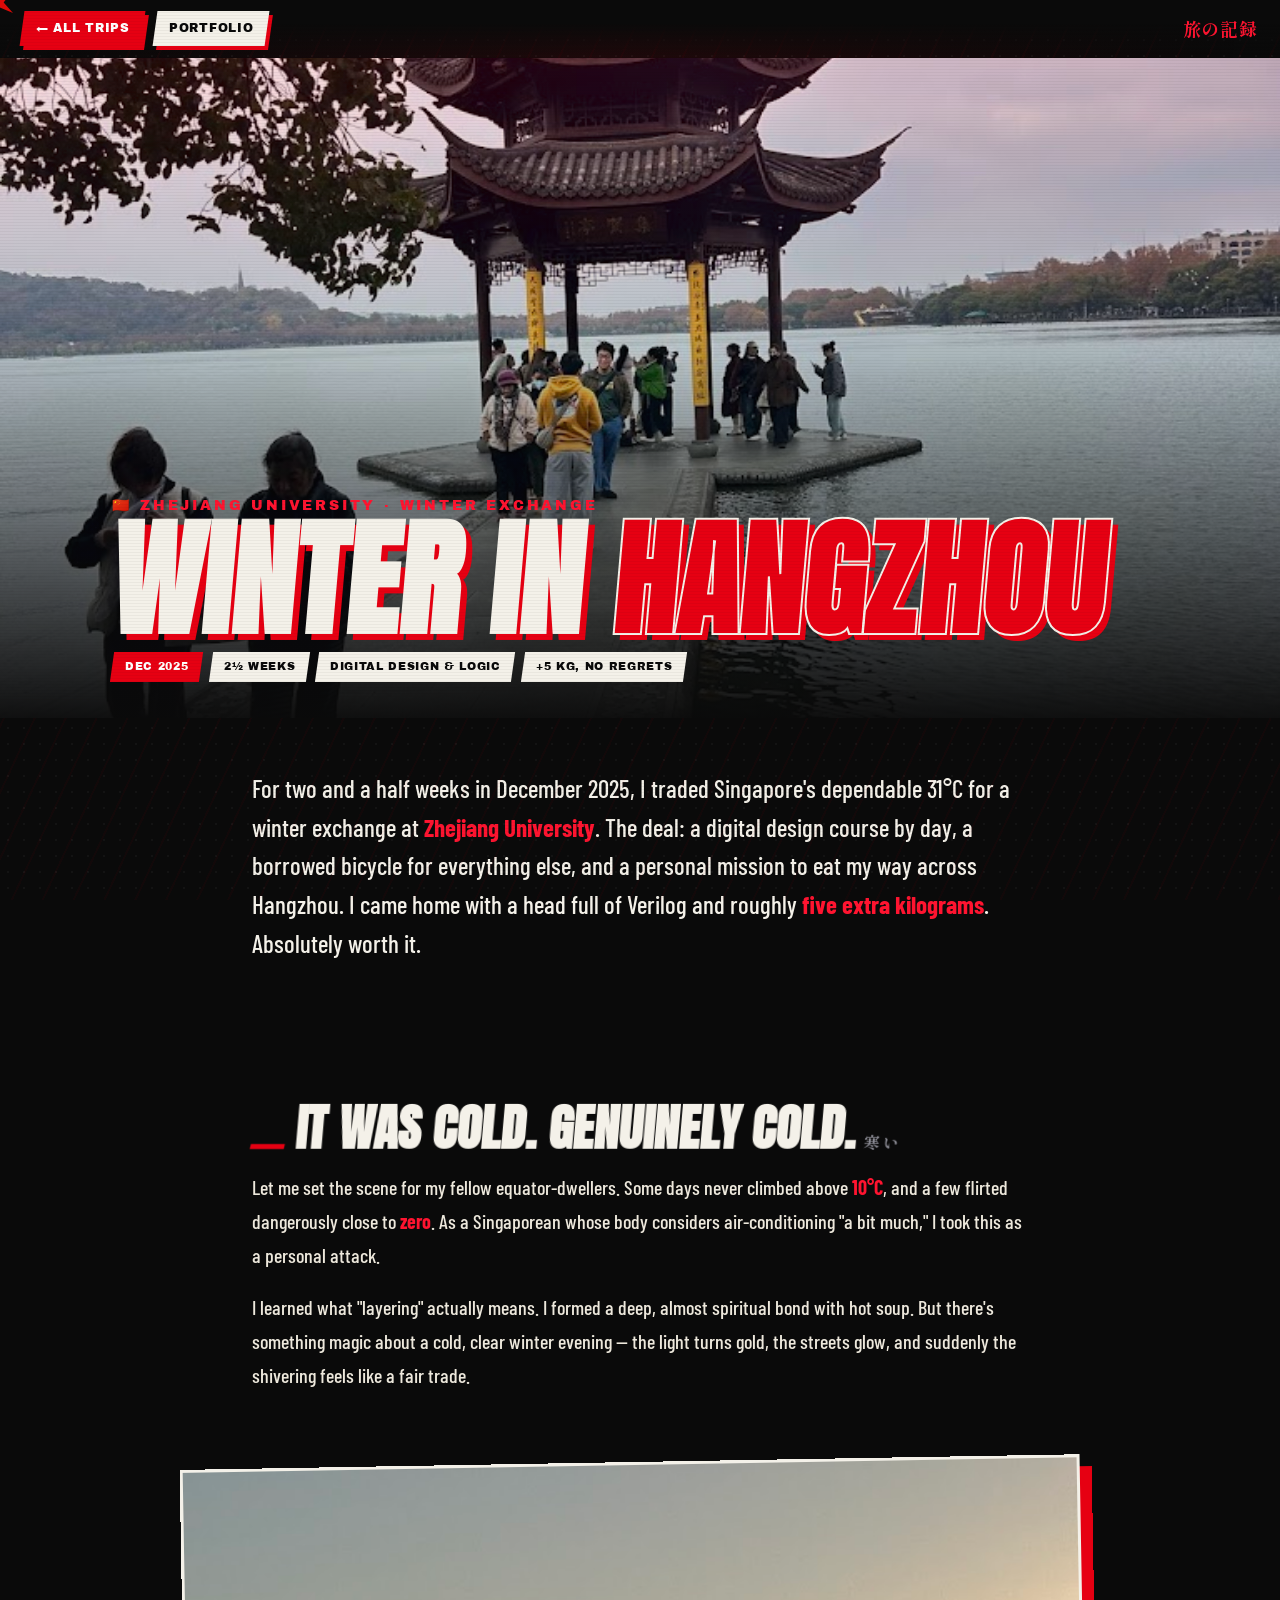
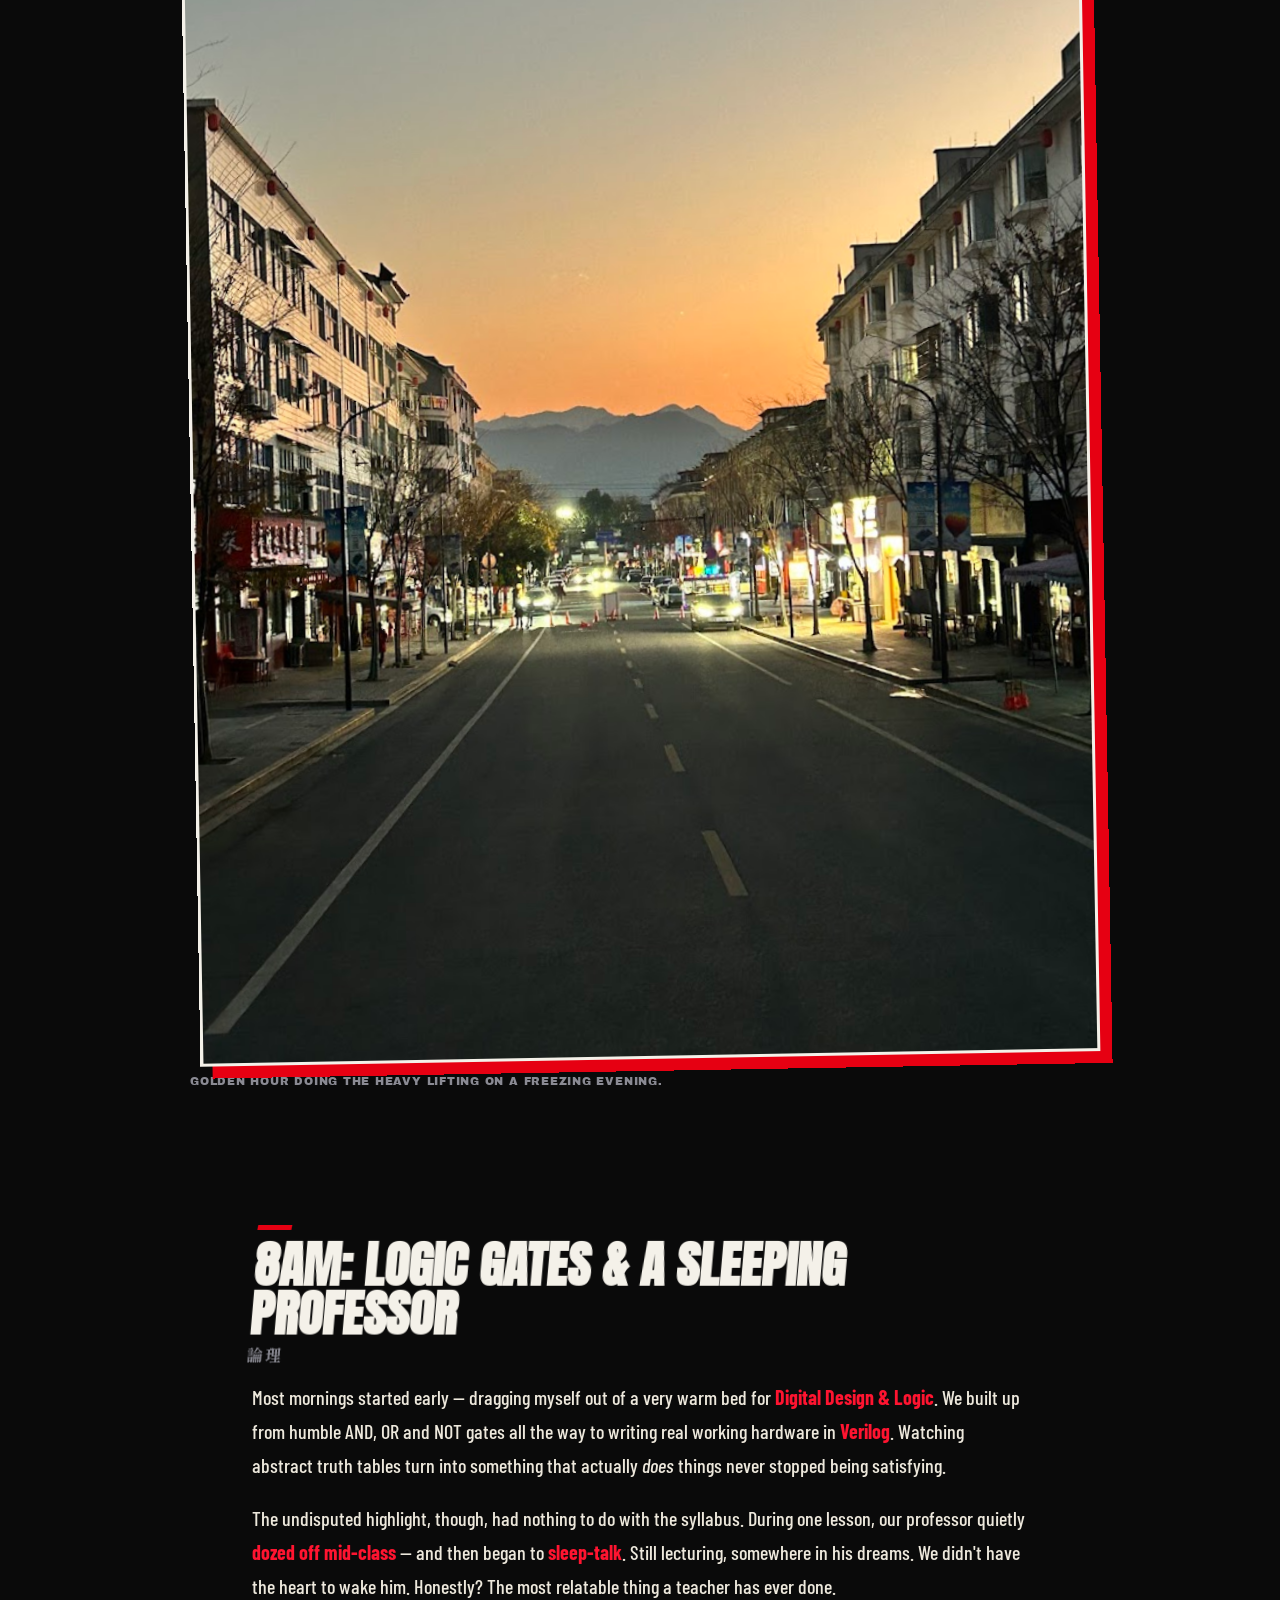
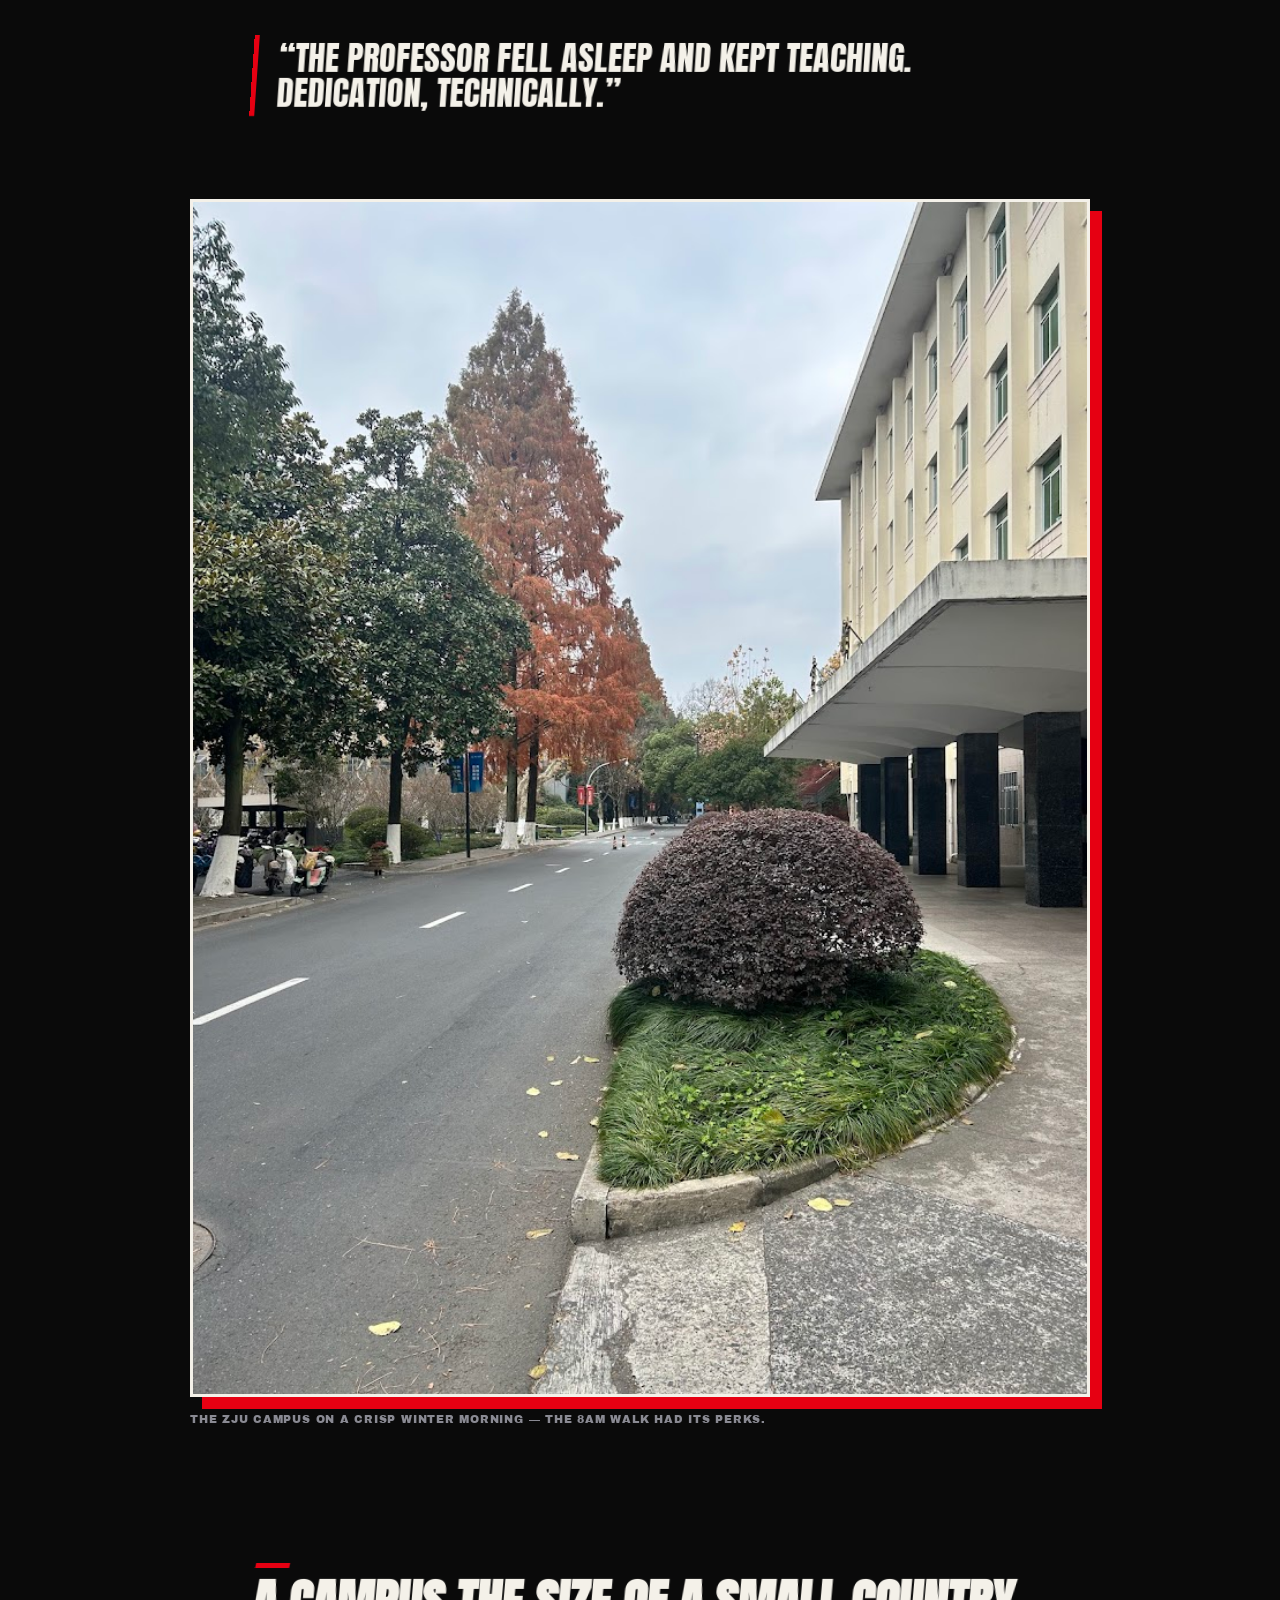
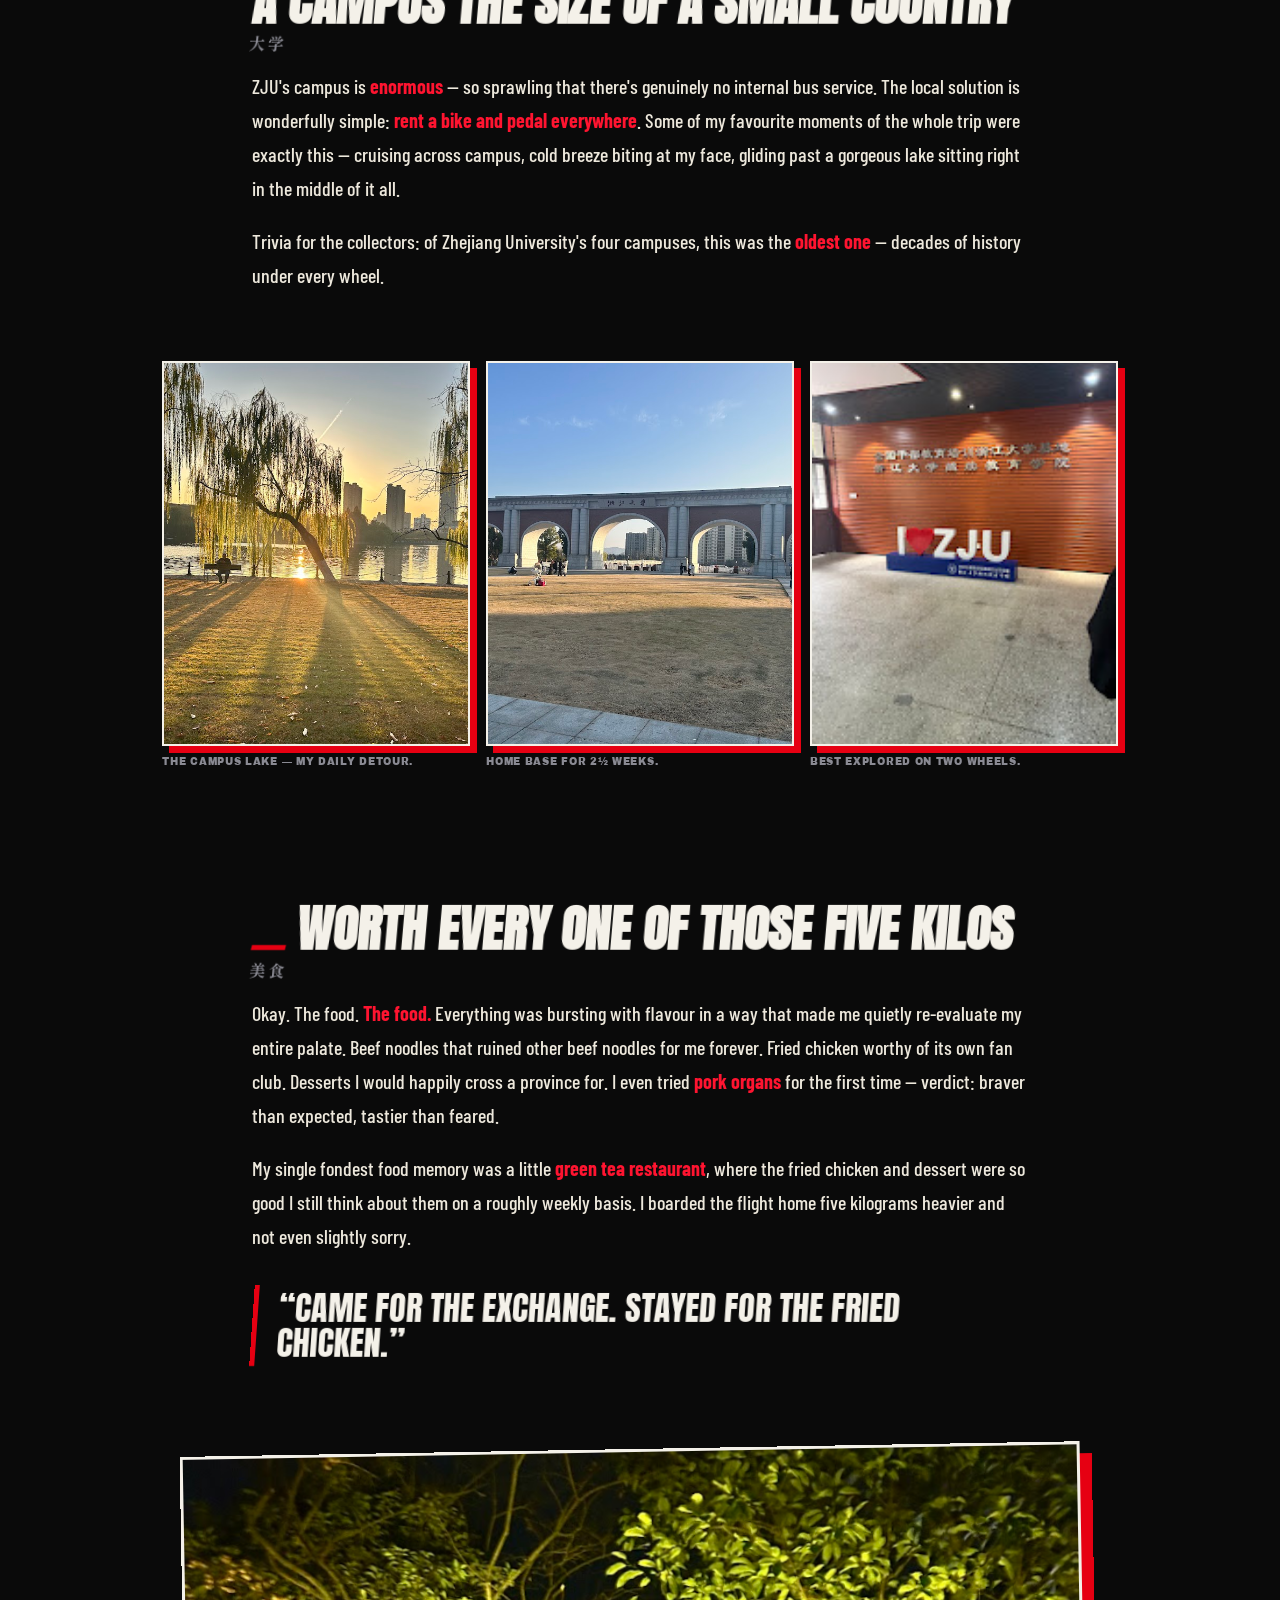
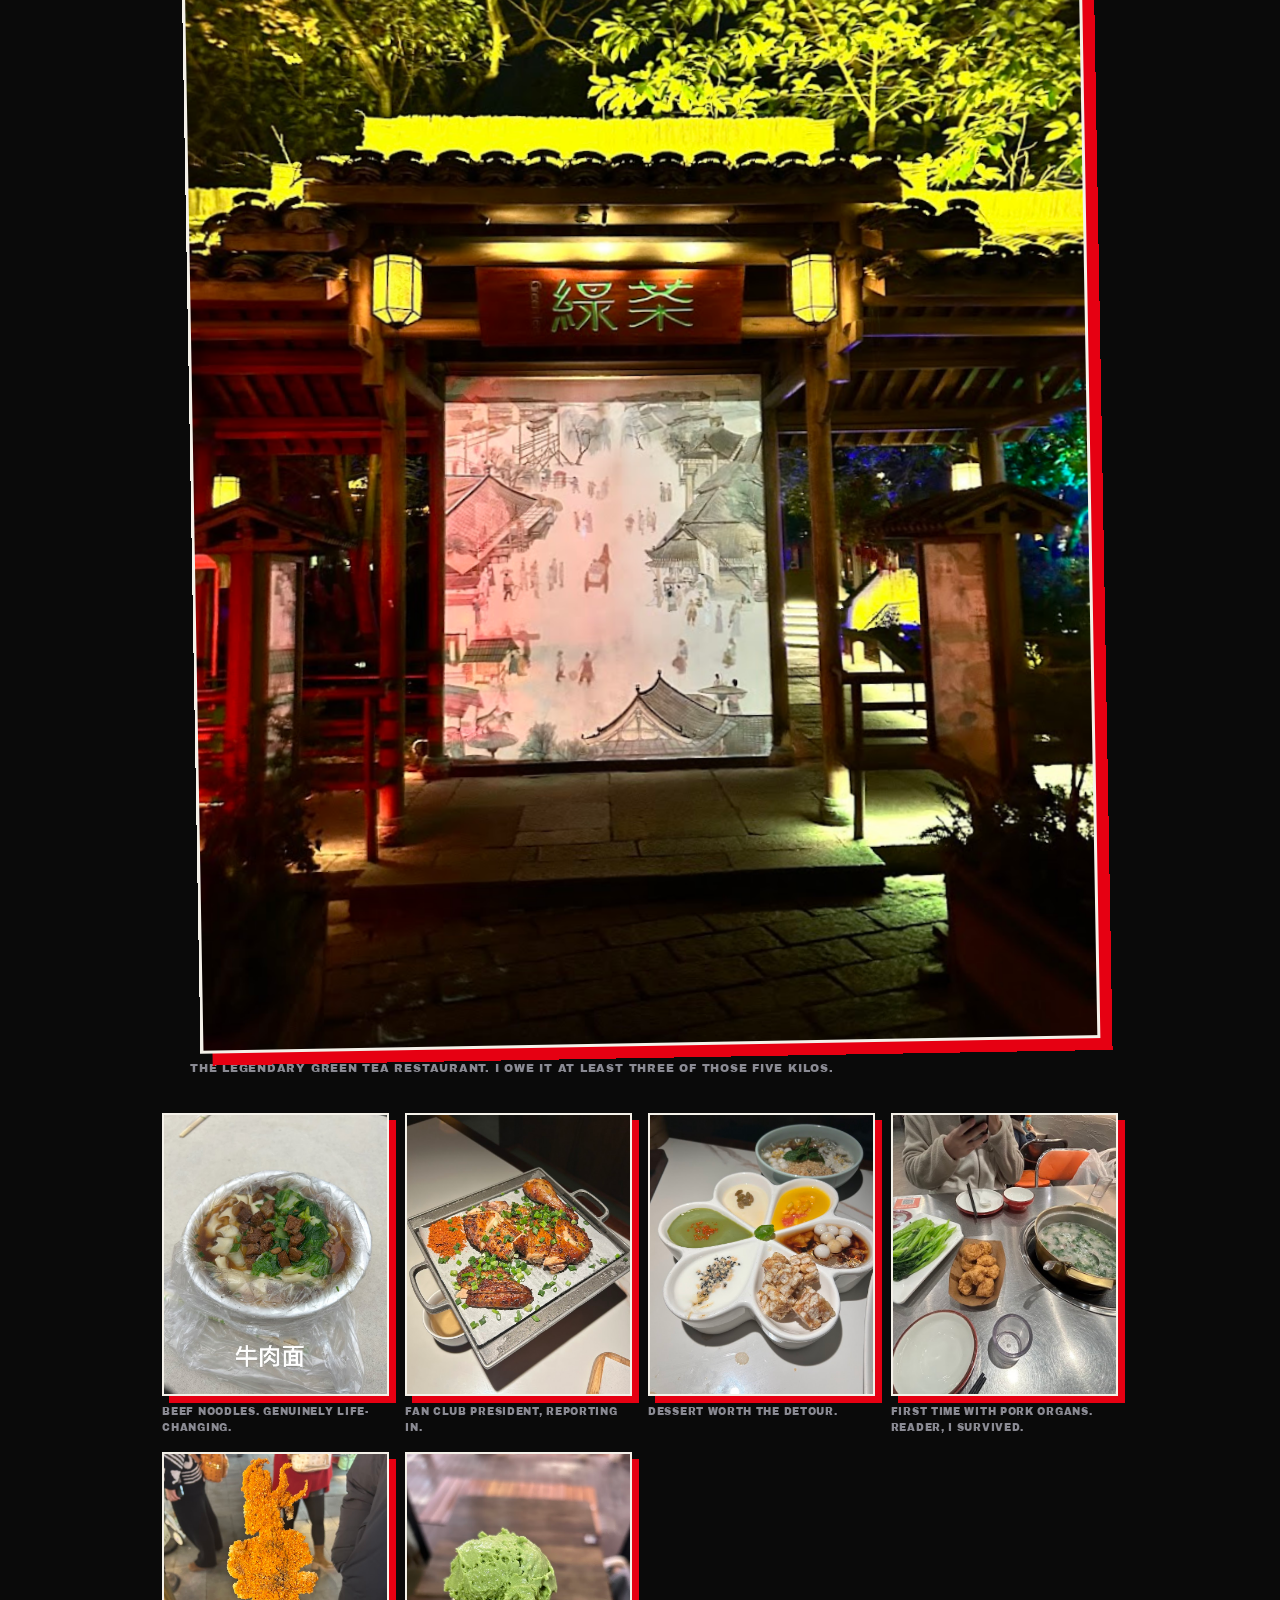
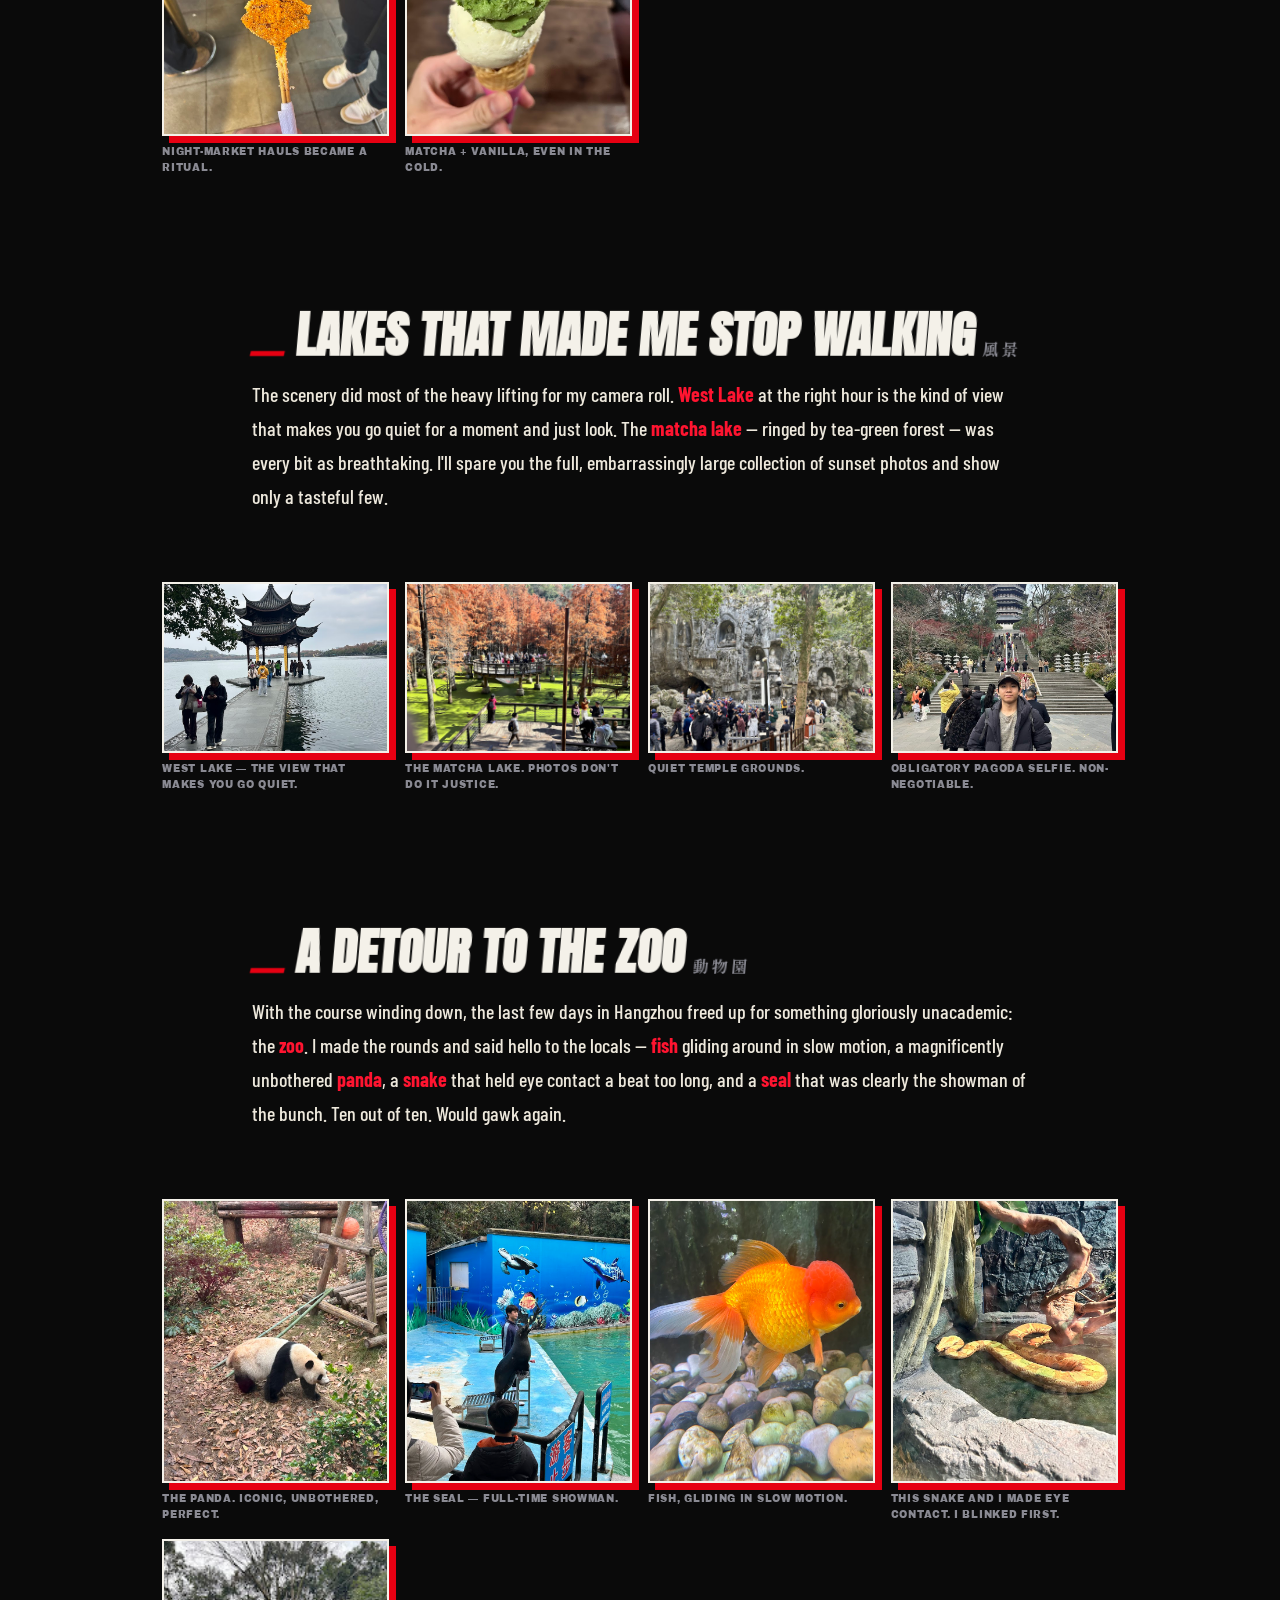
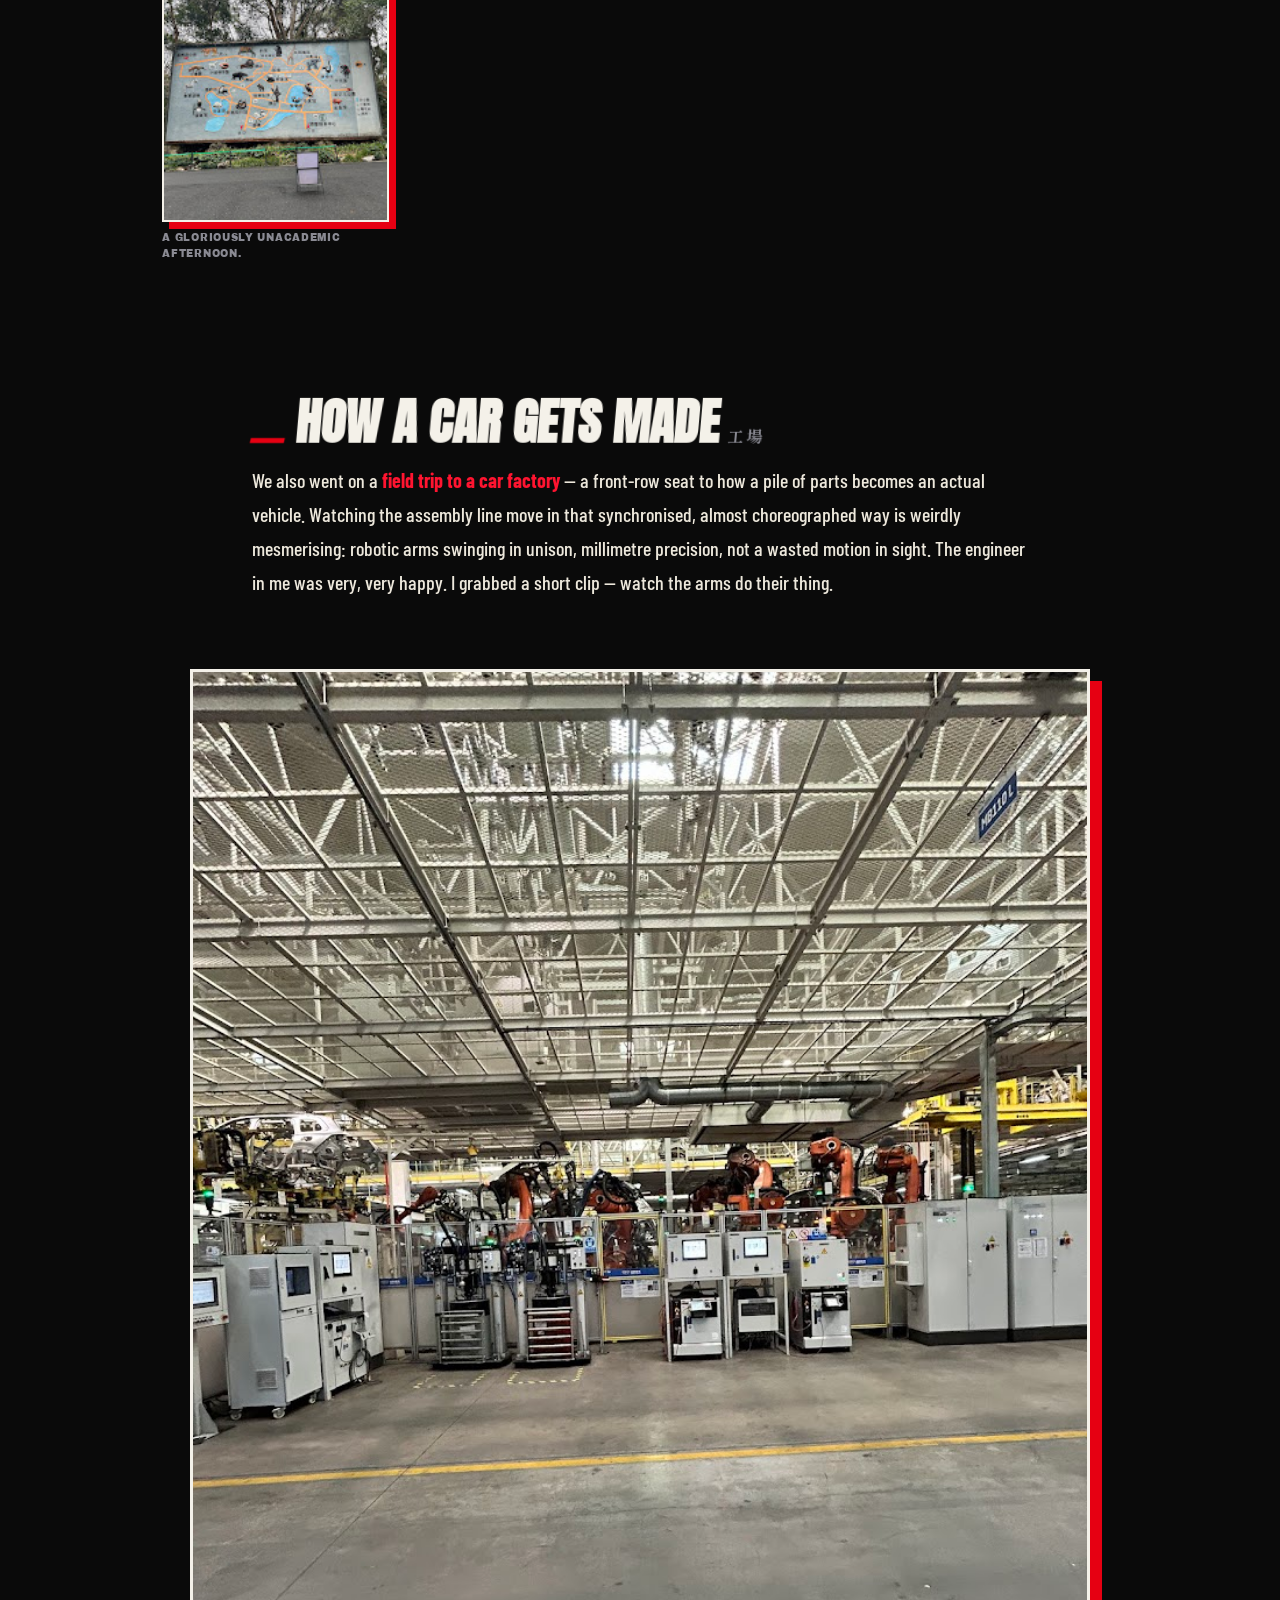
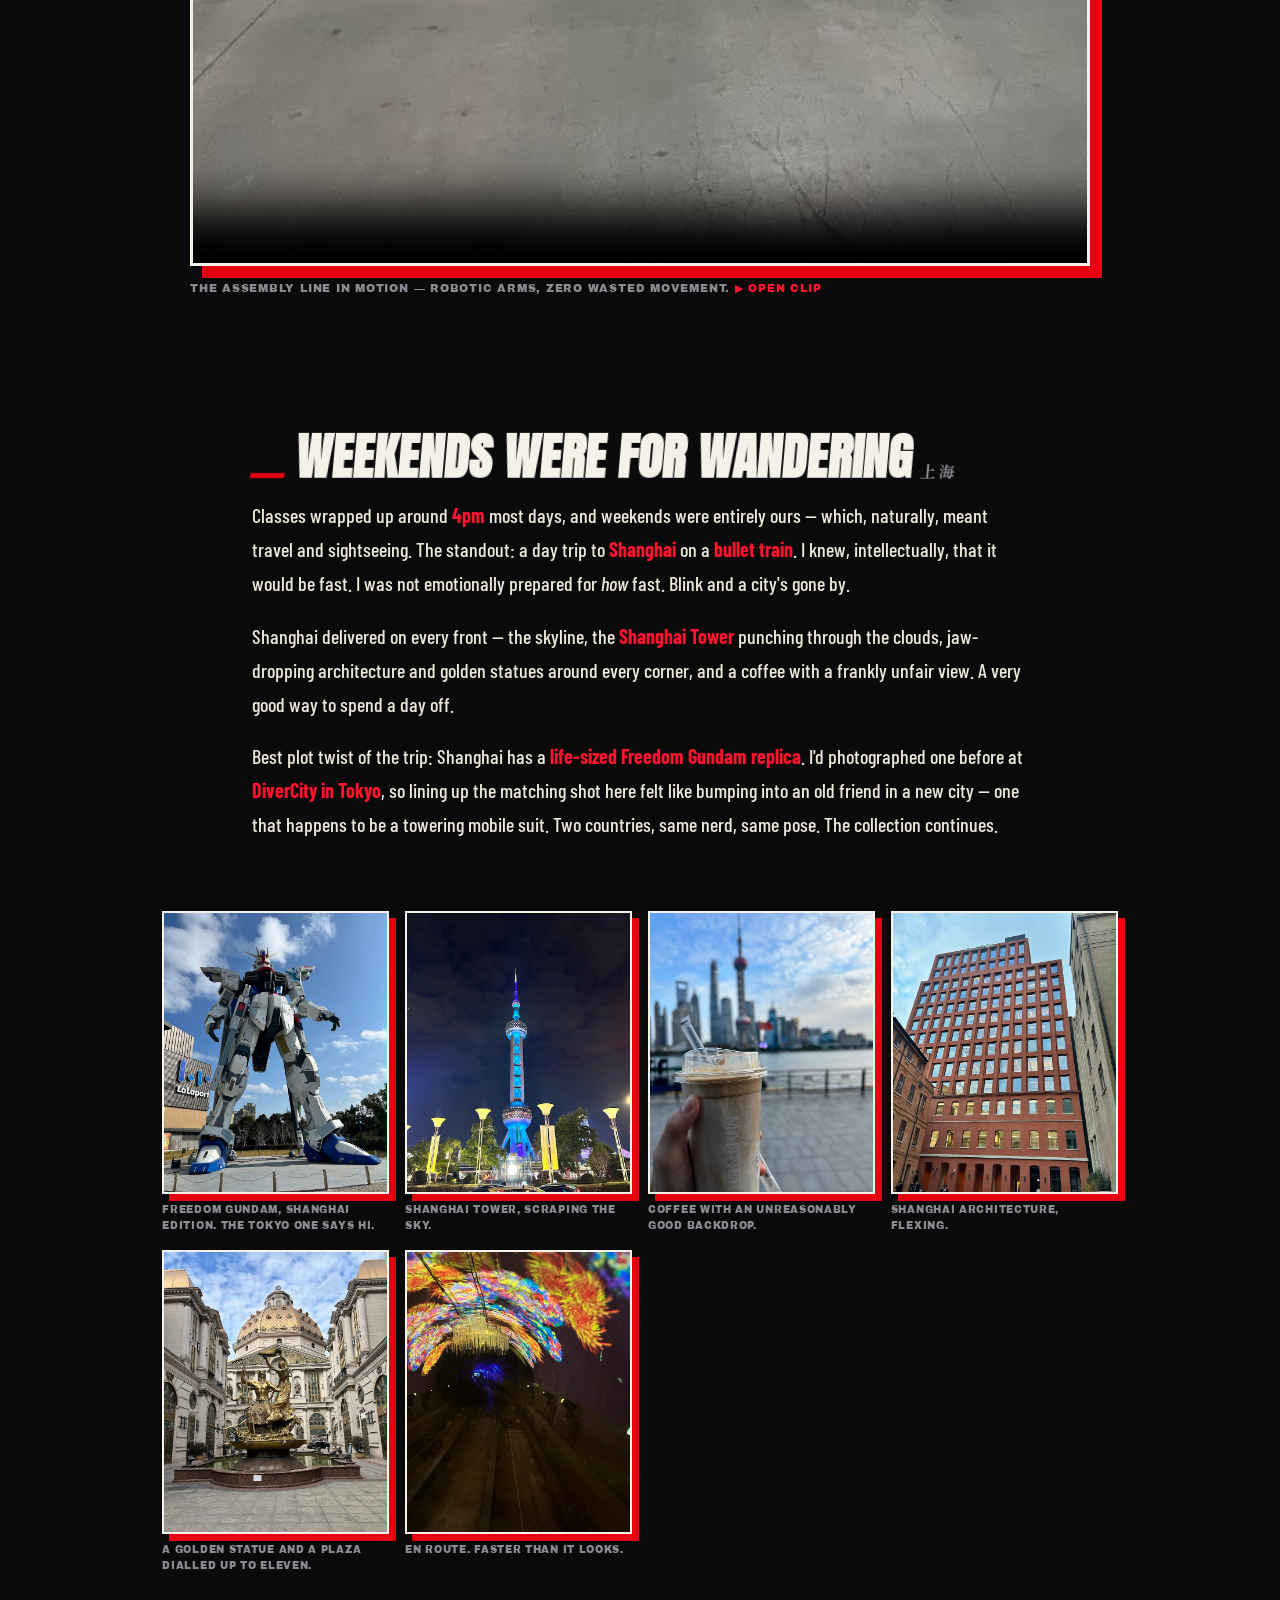
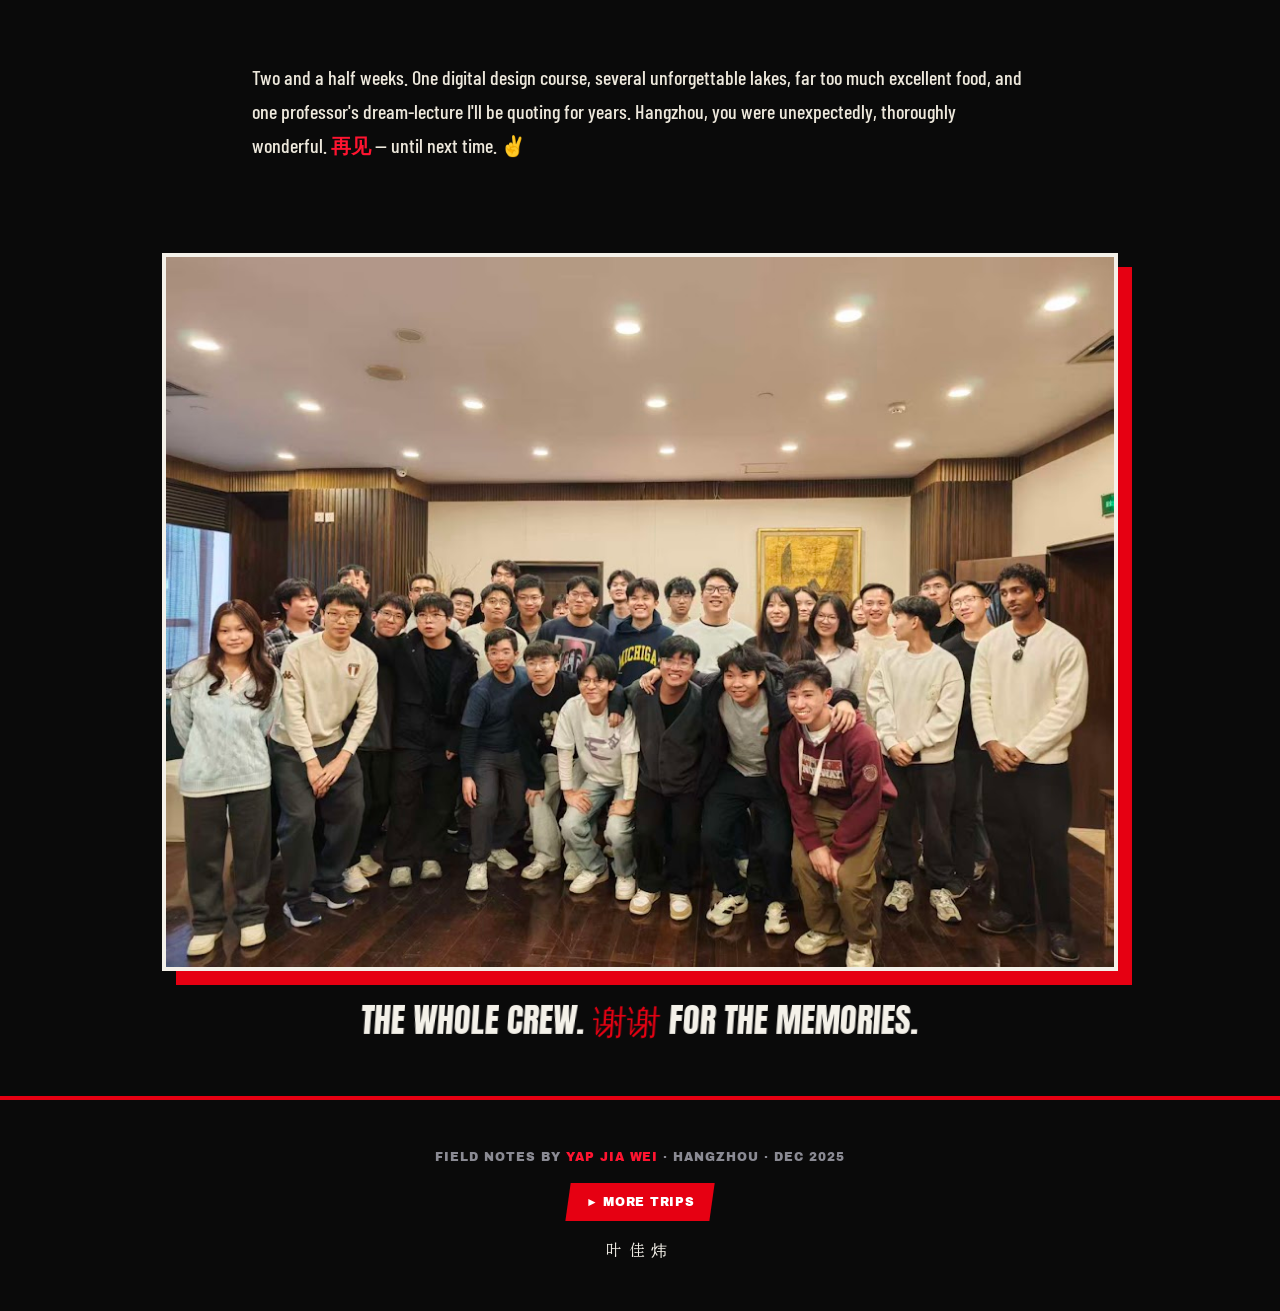
==== commit 08a17ae5: "Refined blog" ====
--- a/blog-zhejiang.html
+++ b/blog-zhejiang.html
@@ -58,8 +58,8 @@
   <p class="pull">“The professor fell asleep and kept teaching. Dedication, technically.”</p>
 </article>
 <figure class="frame reveal">
-  <img src="assets/china/Zhe%20Jiang/cool_looking_building.jpg" alt="Zhejiang University building" loading="lazy"/>
-  <figcaption>Campus architecture that made the 8AM walk slightly more bearable.</figcaption>
+  <img src="assets/china/Zhe%20Jiang/zju_campus.jpg" alt="Zhejiang University campus road on a winter morning" loading="lazy"/>
+  <figcaption>The ZJU campus on a crisp winter morning — the 8AM walk had its perks.</figcaption>
 </figure>
 
 <article class="article reveal">
@@ -97,29 +97,49 @@
   <p>The scenery did most of the heavy lifting for my camera roll. <b>West Lake</b> at the right hour is the kind of view that makes you go quiet for a moment and just look. The <b>matcha lake</b> — ringed by tea-green forest — was every bit as breathtaking. I'll spare you the full, embarrassingly large collection of sunset photos and show only a tasteful few.</p>
 </article>
 <div class="gallery wide reveal">
+  <figure><img src="assets/china/Zhe%20Jiang/west_lake.jpg" alt="West Lake, Hangzhou" loading="lazy"/><figcaption>West Lake — the view that makes you go quiet.</figcaption></figure>
   <figure><img src="assets/china/Zhe%20Jiang/matcha_lake_forest.jpg" alt="Matcha lake and forest" loading="lazy"/><figcaption>The matcha lake. Photos don't do it justice.</figcaption></figure>
   <figure><img src="assets/china/Zhe%20Jiang/temple.jpg" alt="Temple" loading="lazy"/><figcaption>Quiet temple grounds.</figcaption></figure>
   <figure><img src="assets/china/Zhe%20Jiang/selfie_infront_of_pagoda.jpg" alt="Selfie in front of a pagoda" loading="lazy"/><figcaption>Obligatory pagoda selfie. Non-negotiable.</figcaption></figure>
 </div>
 
 <article class="article reveal">
-  <h2>An Old Friend in a New City <span class="jp">ガンダム</span></h2>
-  <p>Plot twist: Hangzhou has a <b>life-sized Freedom Gundam replica</b>. I'd photographed one before at <b>DiverCity in Tokyo</b>, so lining up the matching shot here felt like running into an old friend in an unexpected place — one that happens to be a towering mobile suit. Two countries, same nerd, same pose. The collection continues.</p>
+  <h2>A Detour to the Zoo <span class="jp">動物園</span></h2>
+  <p>With the course winding down, the last few days in Hangzhou freed up for something gloriously unacademic: the <b>zoo</b>. I made the rounds and said hello to the locals — <b>fish</b> gliding around in slow motion, a magnificently unbothered <b>panda</b>, a <b>snake</b> that held eye contact a beat too long, and a <b>seal</b> that was clearly the showman of the bunch. Ten out of ten. Would gawk again.</p>
+</article>
+<div class="gallery reveal">
+  <figure><img src="assets/china/Zhe%20Jiang/panda.jpg" alt="Panda at the zoo" loading="lazy"/><figcaption>The panda. Iconic, unbothered, perfect.</figcaption></figure>
+  <figure><img src="assets/china/Zhe%20Jiang/seal.jpg" alt="Seal at the zoo" loading="lazy"/><figcaption>The seal — full-time showman.</figcaption></figure>
+  <figure><img src="assets/china/Zhe%20Jiang/fish.jpg" alt="Fish at the aquarium" loading="lazy"/><figcaption>Fish, gliding in slow motion.</figcaption></figure>
+  <figure><img src="assets/china/Zhe%20Jiang/snake.jpg" alt="Snake at the zoo" loading="lazy"/><figcaption>This snake and I made eye contact. I blinked first.</figcaption></figure>
+  <figure><img src="assets/china/Zhe%20Jiang/zoo.jpg" alt="At the zoo" loading="lazy"/><figcaption>A gloriously unacademic afternoon.</figcaption></figure>
+</div>
+
+<article class="article reveal">
+  <h2>How a Car Gets Made <span class="jp">工場</span></h2>
+  <p>We also went on a <b>field trip to a car factory</b> — a front-row seat to how a pile of parts becomes an actual vehicle. Watching the assembly line move in that synchronised, almost choreographed way is weirdly mesmerising: robotic arms swinging in unison, millimetre precision, not a wasted motion in sight. The engineer in me was very, very happy. I grabbed a short clip — watch the arms do their thing.</p>
 </article>
 <figure class="frame reveal">
-  <img src="assets/china/Zhe%20Jiang/gundam.jpg" alt="Life-sized Freedom Gundam replica in Hangzhou" loading="lazy"/>
-  <figcaption>Freedom Gundam, Hangzhou edition. The Tokyo one says hi.</figcaption>
+  <video controls preload="none" playsinline poster="assets/china/Zhe%20Jiang/car_factory.jpg">
+    <source src="assets/china/Zhe%20Jiang/car_factory.MOV" type="video/mp4"/>
+    Your browser can't play this clip.
+  </video>
+  <figcaption>The assembly line in motion — robotic arms, zero wasted movement. <a href="assets/china/Zhe%20Jiang/car_factory.MOV" target="_blank" rel="noopener">▶ OPEN CLIP</a></figcaption>
 </figure>
 
 <article class="article reveal">
   <h2>Weekends Were for Wandering <span class="jp">上海</span></h2>
   <p>Classes wrapped up around <b>4pm</b> most days, and weekends were entirely ours — which, naturally, meant travel and sightseeing. The standout: a day trip to <b>Shanghai</b> on a <b>bullet train</b>. I knew, intellectually, that it would be fast. I was not emotionally prepared for <em>how</em> fast. Blink and a city's gone by.</p>
-  <p>Shanghai delivered on every front — the skyline, the <b>Shanghai Tower</b> punching through the clouds, and a coffee with a frankly unfair view. A very good way to spend a day off.</p>
+  <p>Shanghai delivered on every front — the skyline, the <b>Shanghai Tower</b> punching through the clouds, jaw-dropping architecture and golden statues around every corner, and a coffee with a frankly unfair view. A very good way to spend a day off.</p>
+  <p>Best plot twist of the trip: Shanghai has a <b>life-sized Freedom Gundam replica</b>. I'd photographed one before at <b>DiverCity in Tokyo</b>, so lining up the matching shot here felt like bumping into an old friend in a new city — one that happens to be a towering mobile suit. Two countries, same nerd, same pose. The collection continues.</p>
 </article>
 <div class="gallery reveal">
+  <figure><img src="assets/china/Zhe%20Jiang/gundam.jpg" alt="Life-sized Freedom Gundam replica in Shanghai" loading="lazy"/><figcaption>Freedom Gundam, Shanghai edition. The Tokyo one says hi.</figcaption></figure>
   <figure><img src="assets/china/Zhe%20Jiang/shanghai_tower.jpg" alt="Shanghai Tower" loading="lazy"/><figcaption>Shanghai Tower, scraping the sky.</figcaption></figure>
   <figure><img src="assets/china/Zhe%20Jiang/coffee_infrontof_shanghai_tower.jpg" alt="Coffee in front of the Shanghai Tower" loading="lazy"/><figcaption>Coffee with an unreasonably good backdrop.</figcaption></figure>
-  <figure><img src="assets/china/Zhe%20Jiang/underground_train.jpg" alt="On the train to Shanghai" loading="lazy"/><figcaption>En route. Faster than it looks.</figcaption></figure>
+  <figure><img src="assets/china/Zhe%20Jiang/cool_looking_building.jpg" alt="Striking Shanghai architecture" loading="lazy"/><figcaption>Shanghai architecture, flexing.</figcaption></figure>
+  <figure><img src="assets/china/Zhe%20Jiang/statue.jpg" alt="Golden statue and grand plaza in Shanghai" loading="lazy"/><figcaption>A golden statue and a plaza dialled up to eleven.</figcaption></figure>
+  <figure><img src="assets/china/Zhe%20Jiang/underground_train.jpg" alt="On the bullet train to Shanghai" loading="lazy"/><figcaption>En route. Faster than it looks.</figcaption></figure>
 </div>
 
 <article class="article reveal">
--- a/assets/blog.css
+++ b/assets/blog.css
@@ -95,8 +95,10 @@
 
 /* figures + gallery */
 figure.frame{margin:2.2rem auto;max-width:900px}
-figure.frame img{width:100%;border:3px solid var(--white);box-shadow:12px 12px 0 var(--red)}
+figure.frame img,figure.frame video{width:100%;border:3px solid var(--white);box-shadow:12px 12px 0 var(--red);display:block;background:#000}
 figure.frame.tilt img{transform:rotate(-1deg)}
+figcaption a{color:var(--red-bright);text-decoration:none;font-family:var(--impact)}
+figcaption a:hover{color:var(--white)}
 figcaption{font-family:var(--impact);font-size:11px;letter-spacing:.07em;color:var(--grey);margin-top:.9rem;text-transform:uppercase}
 .gallery{max-width:1000px;margin:2.2rem auto;display:grid;grid-template-columns:repeat(auto-fit,minmax(200px,1fr));gap:1rem;padding:0 1.4rem}
 .gallery figure{margin:0}
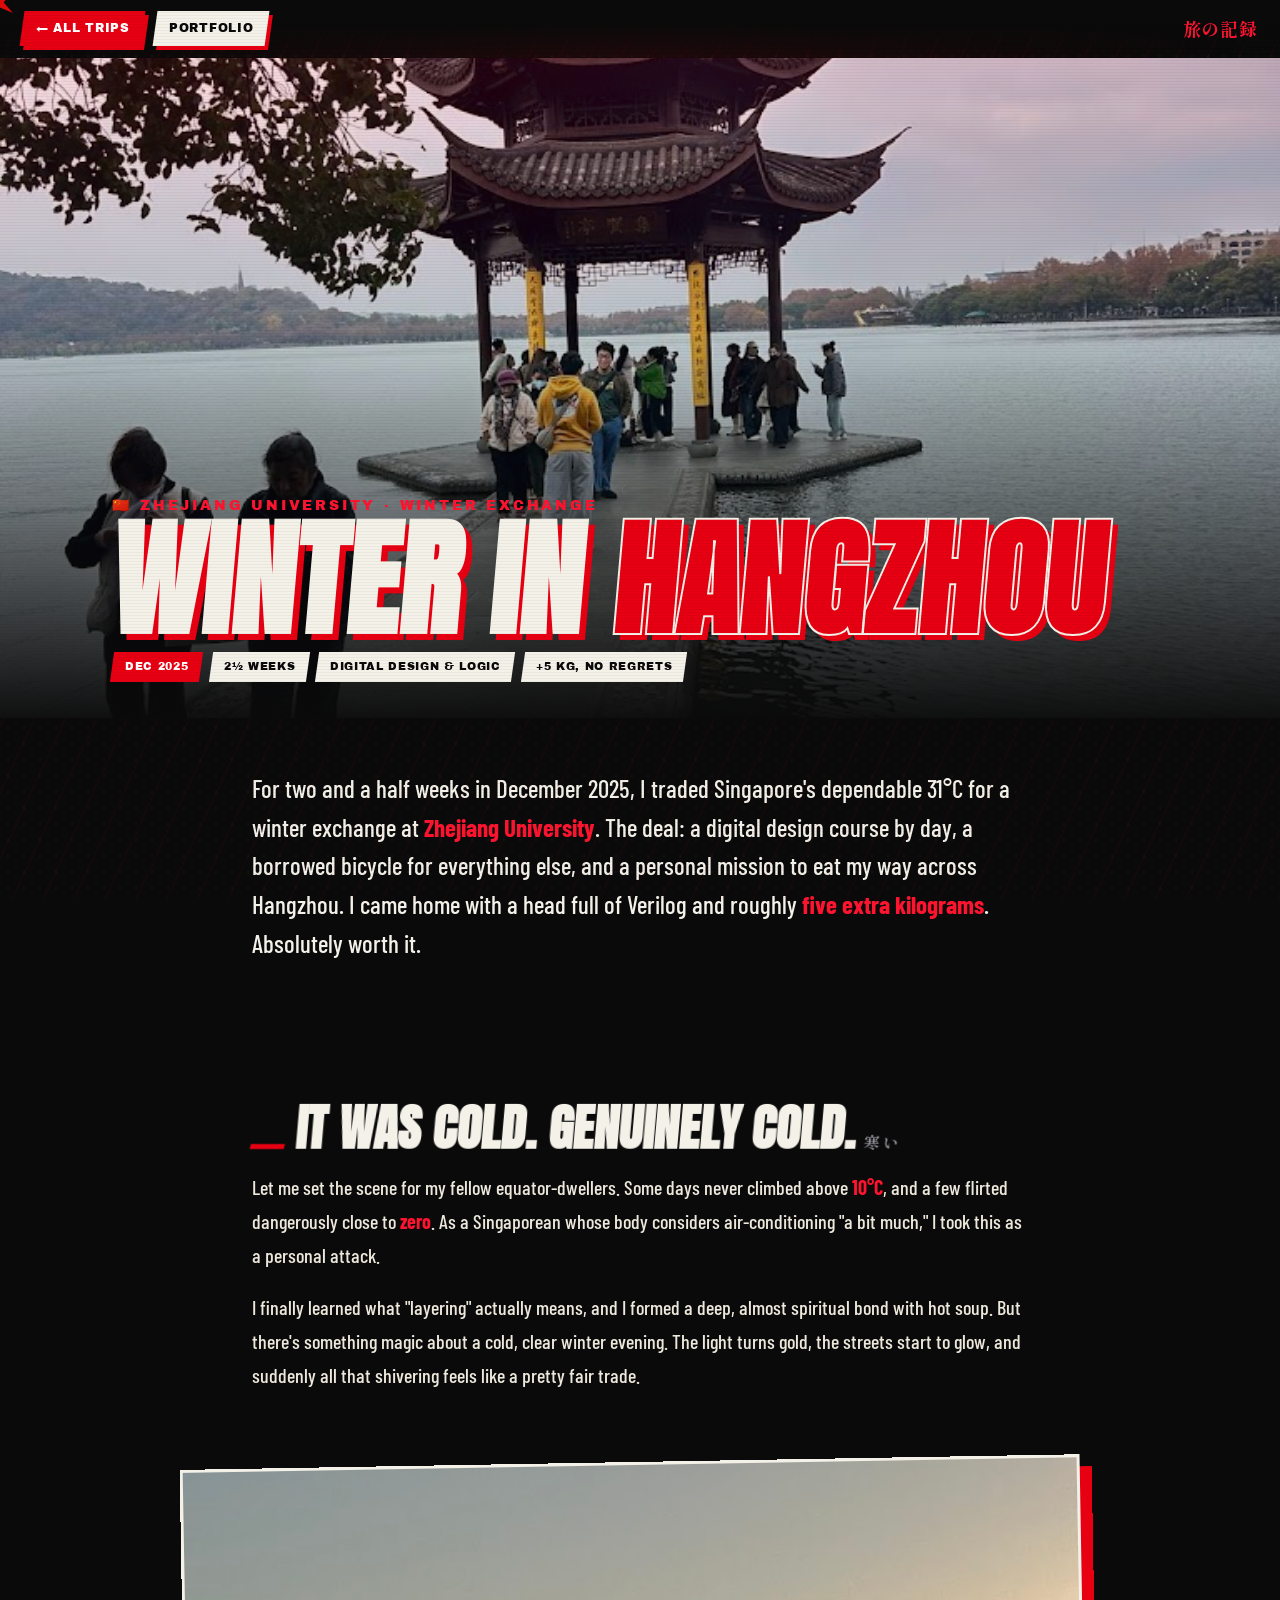
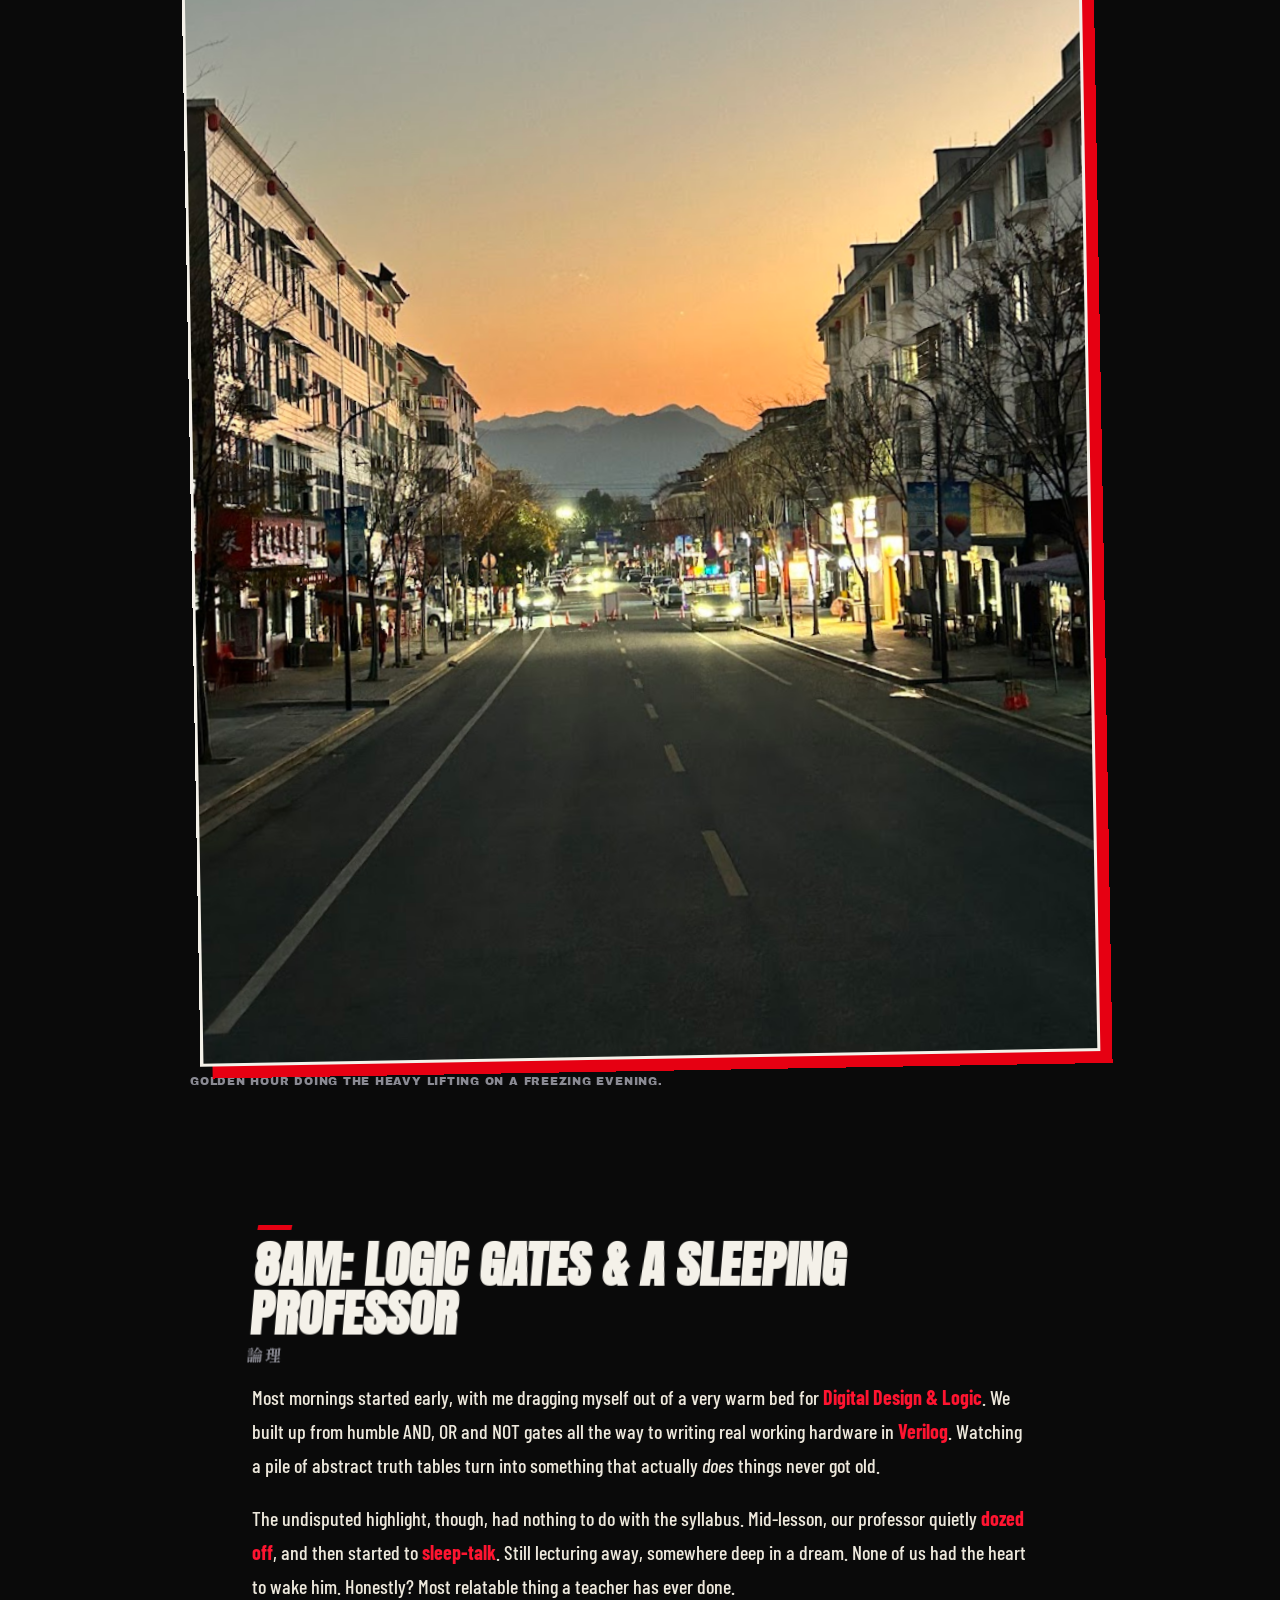
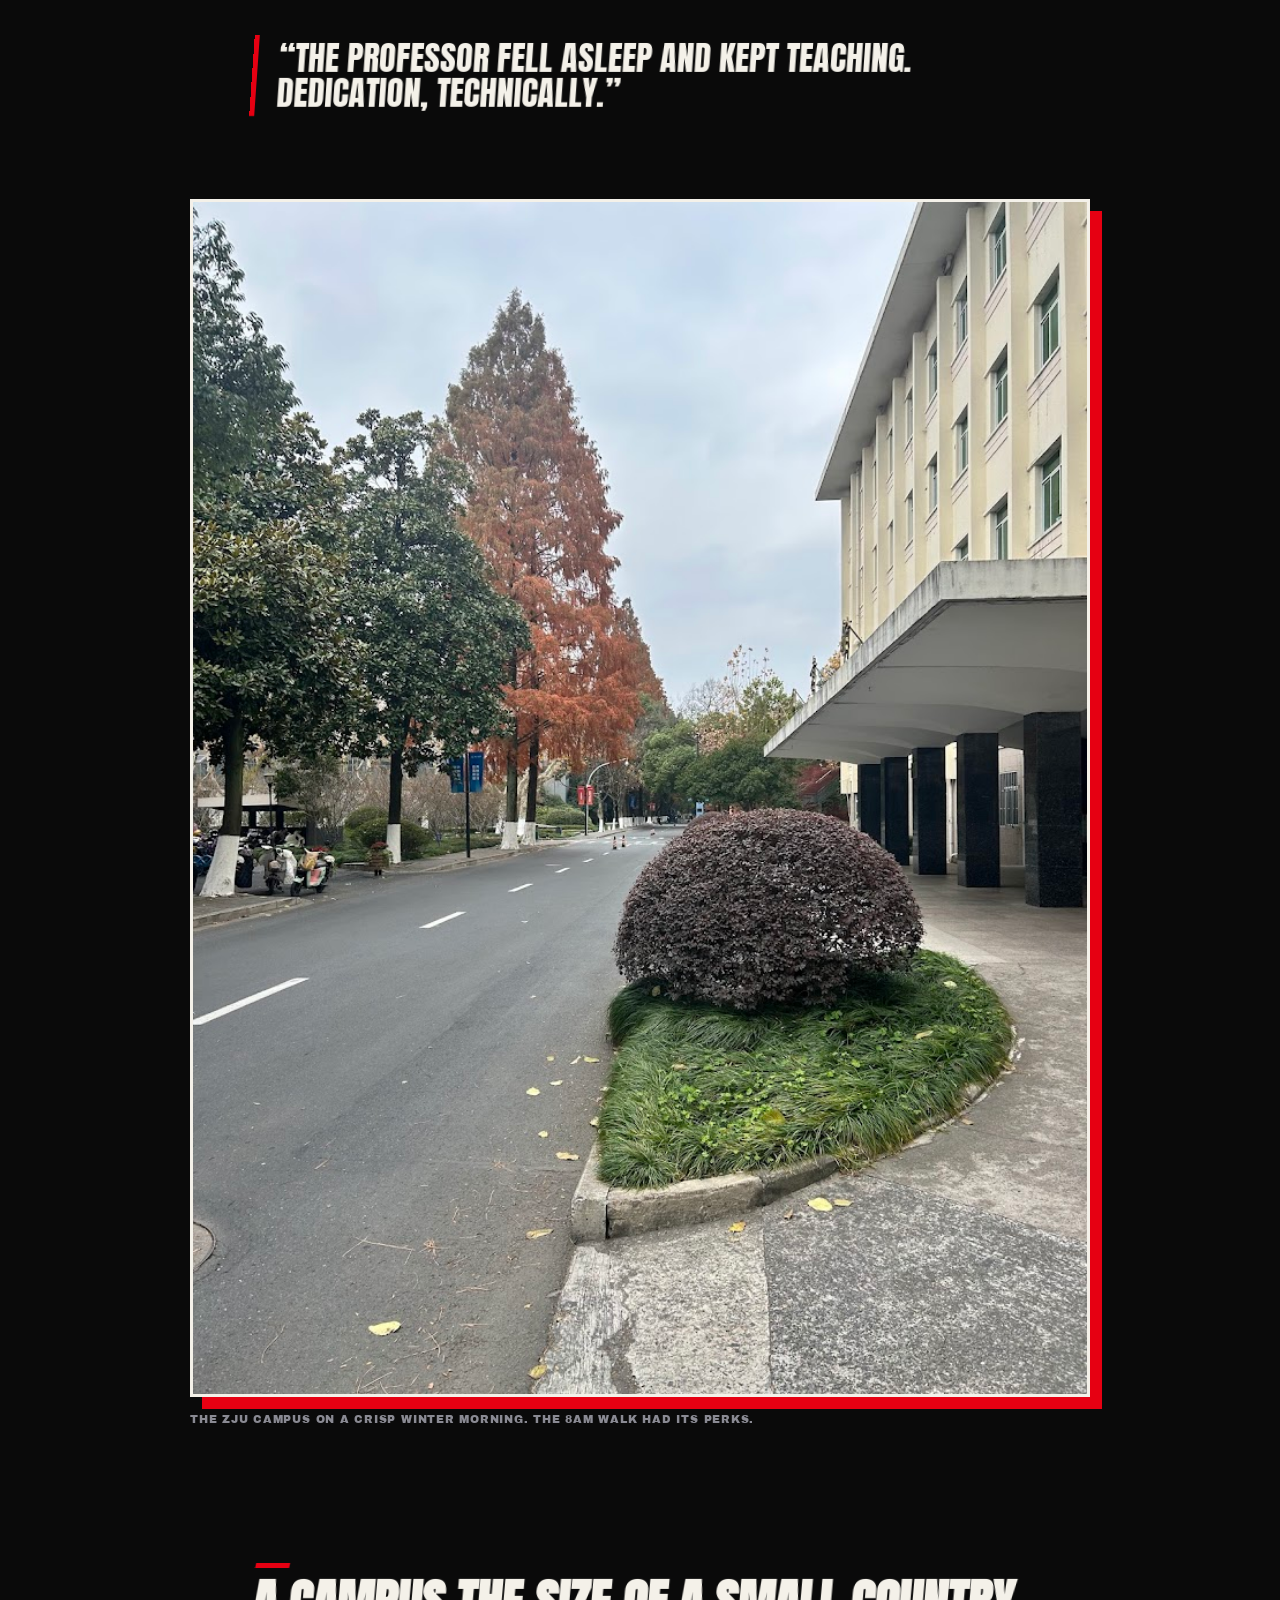
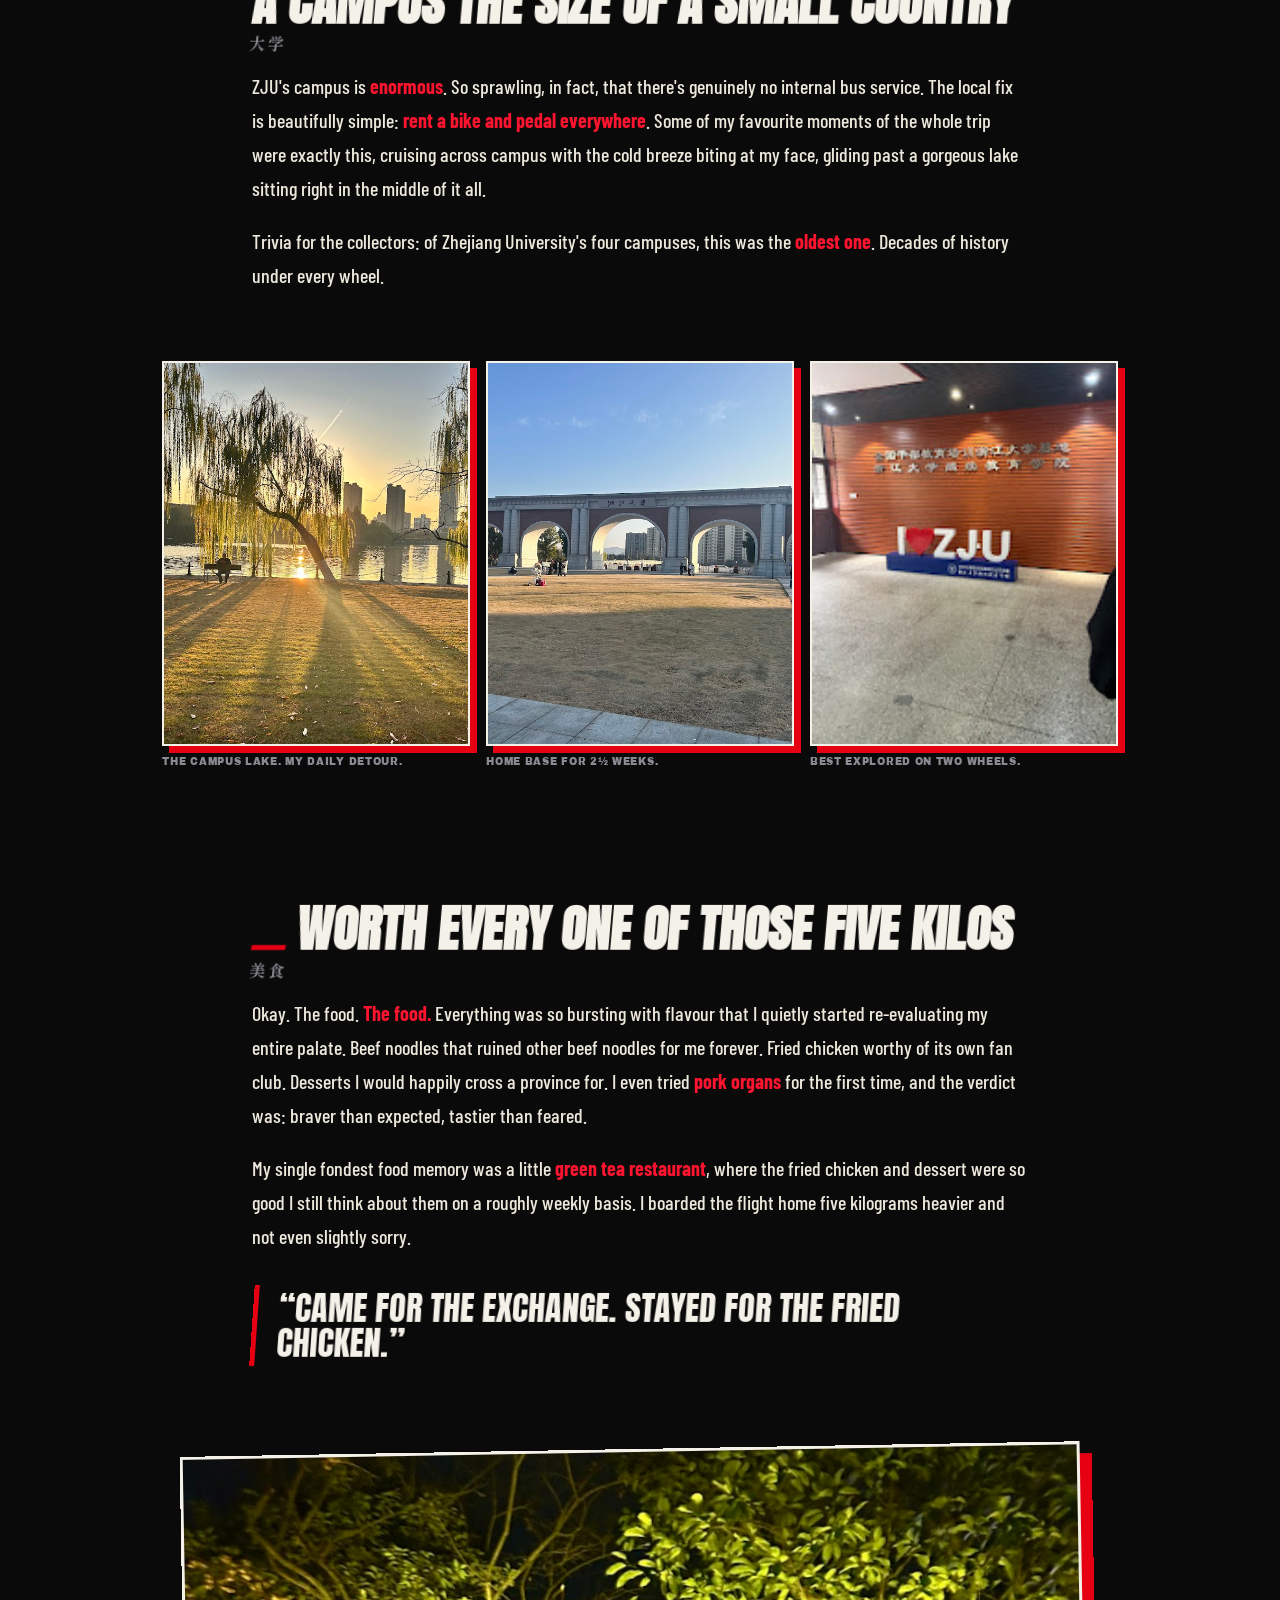
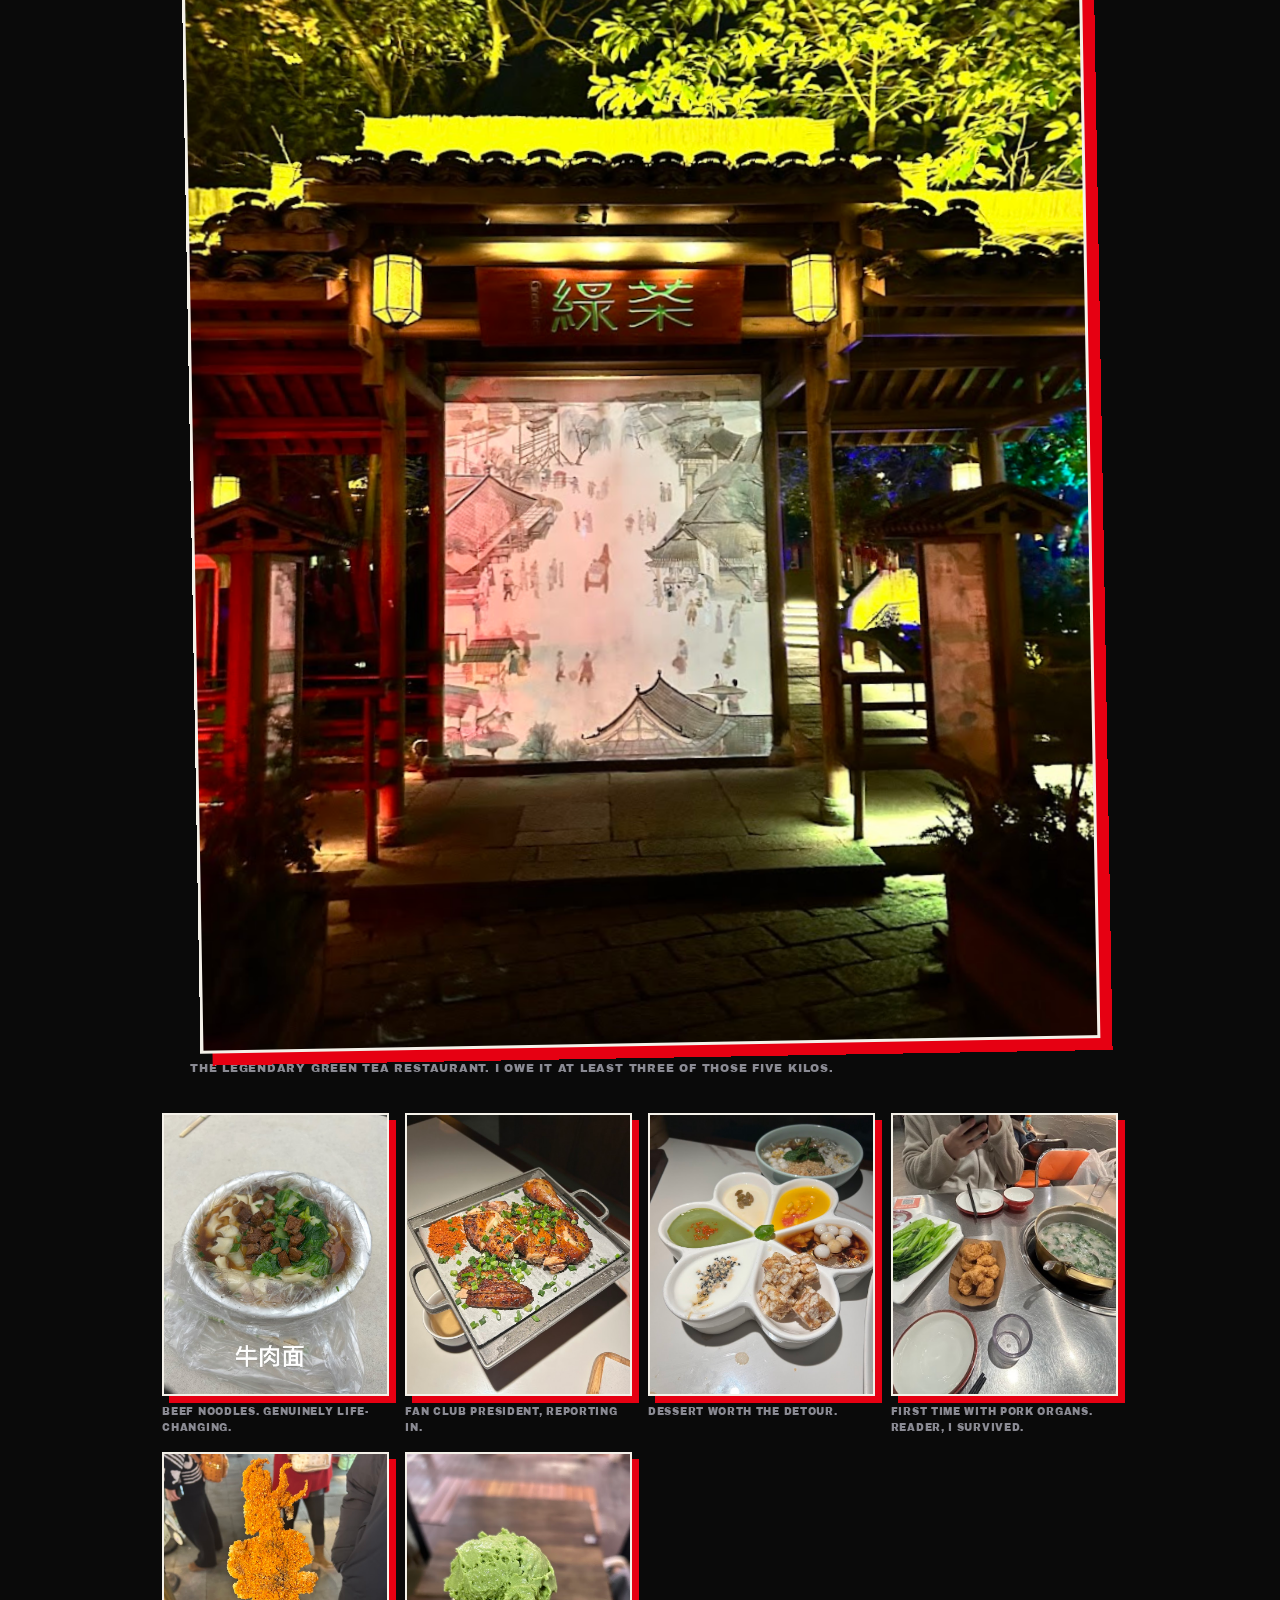
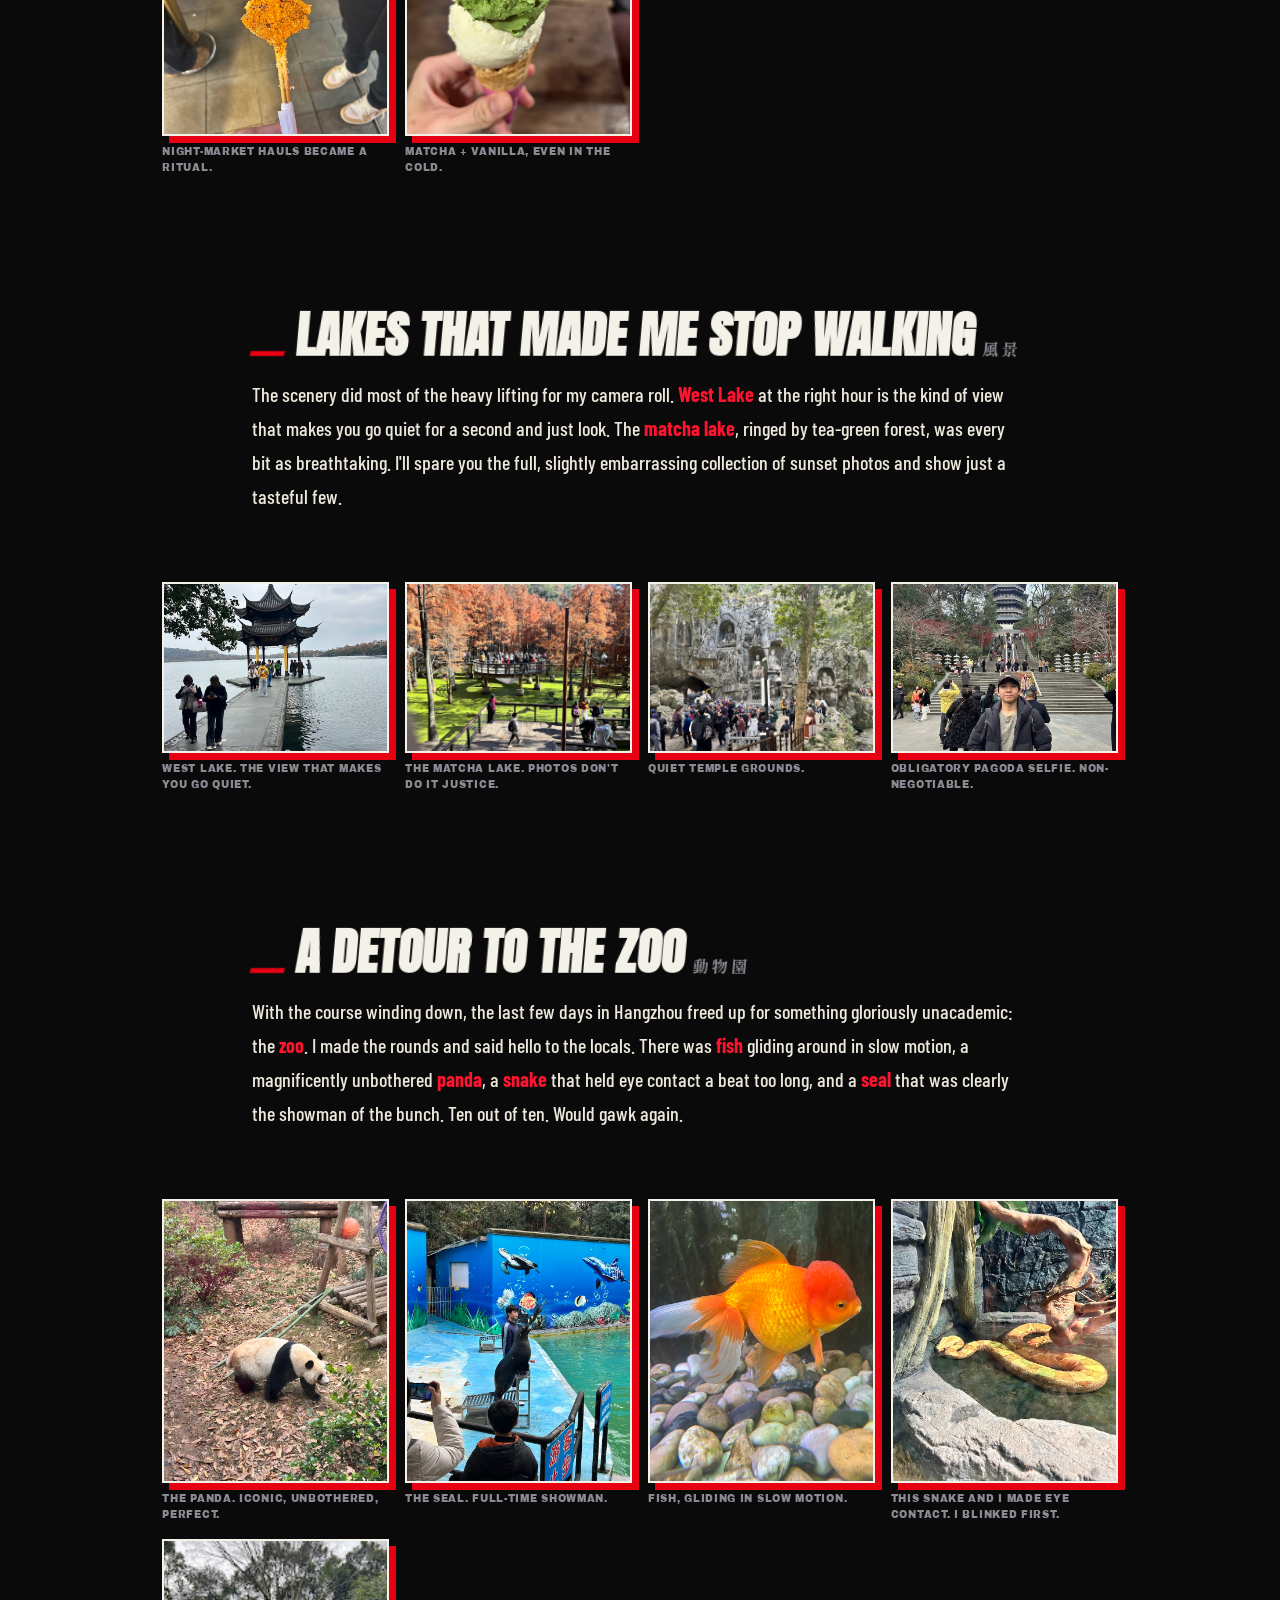
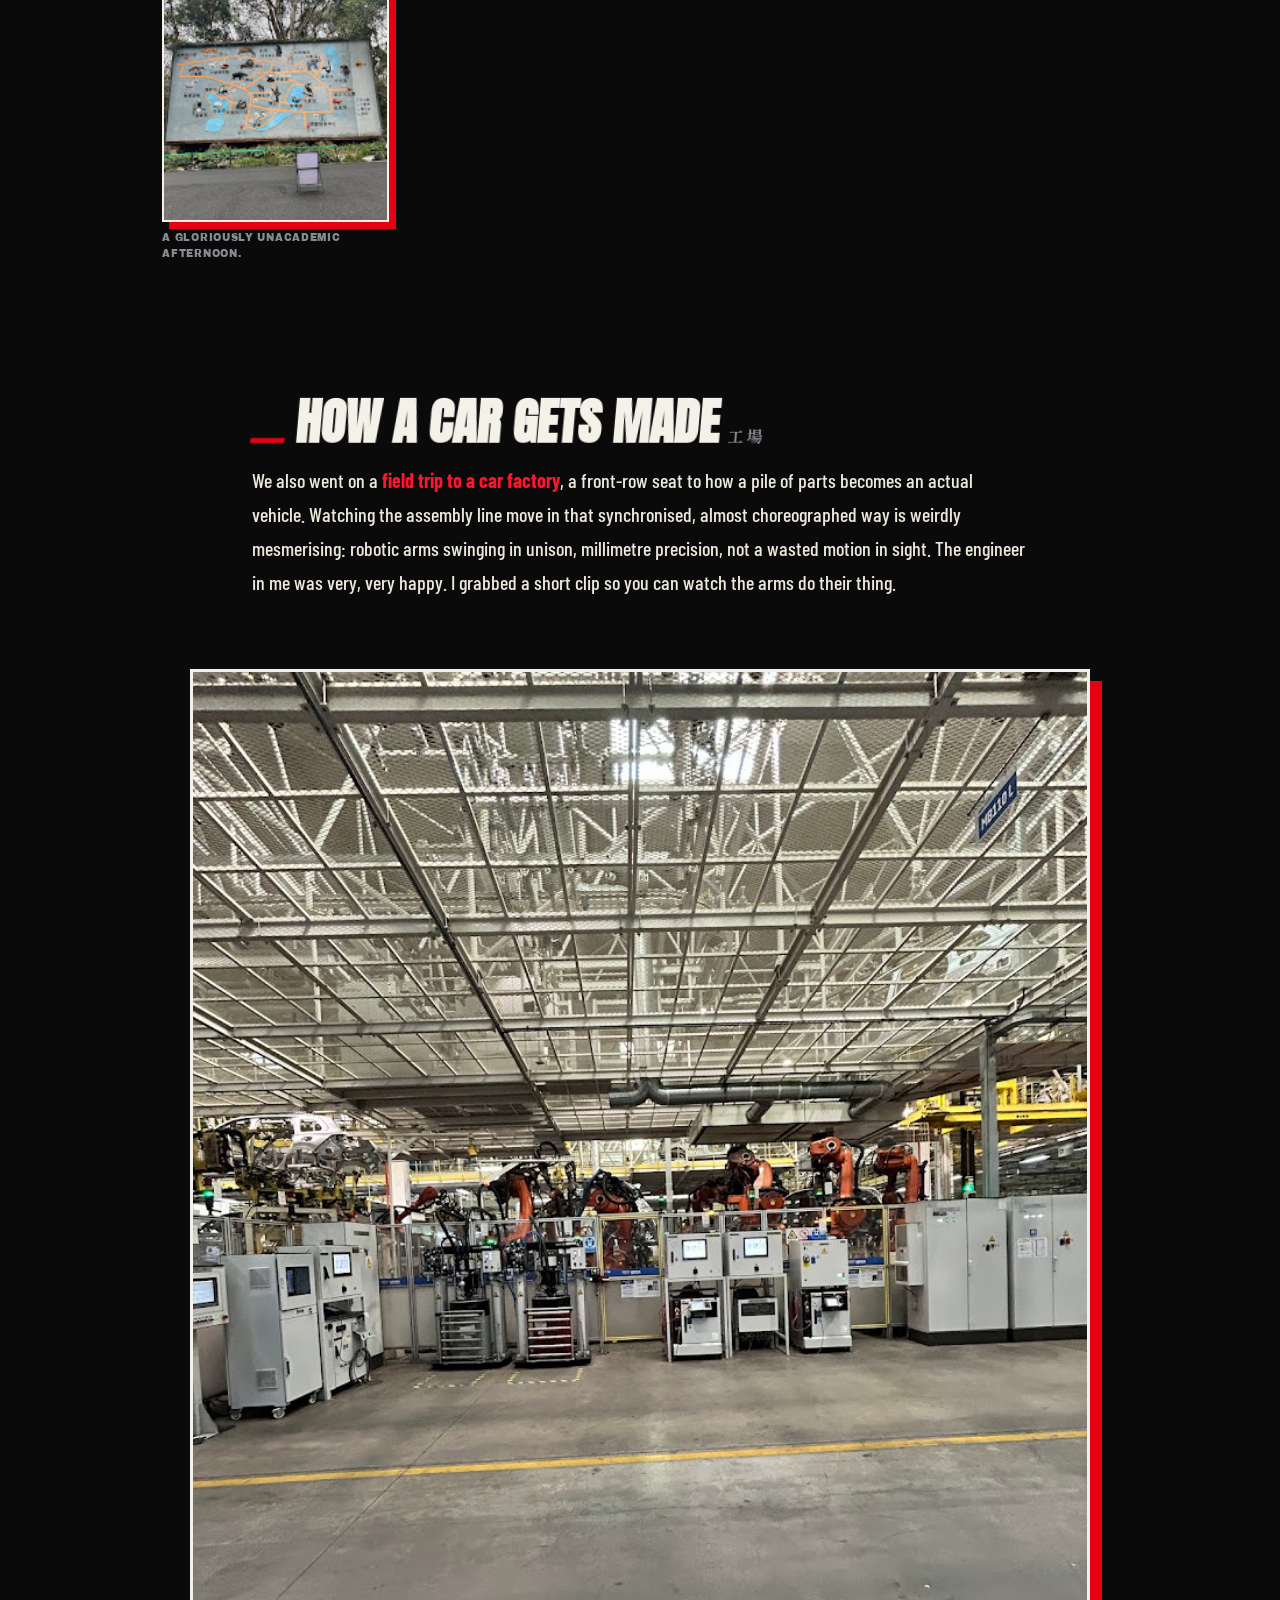
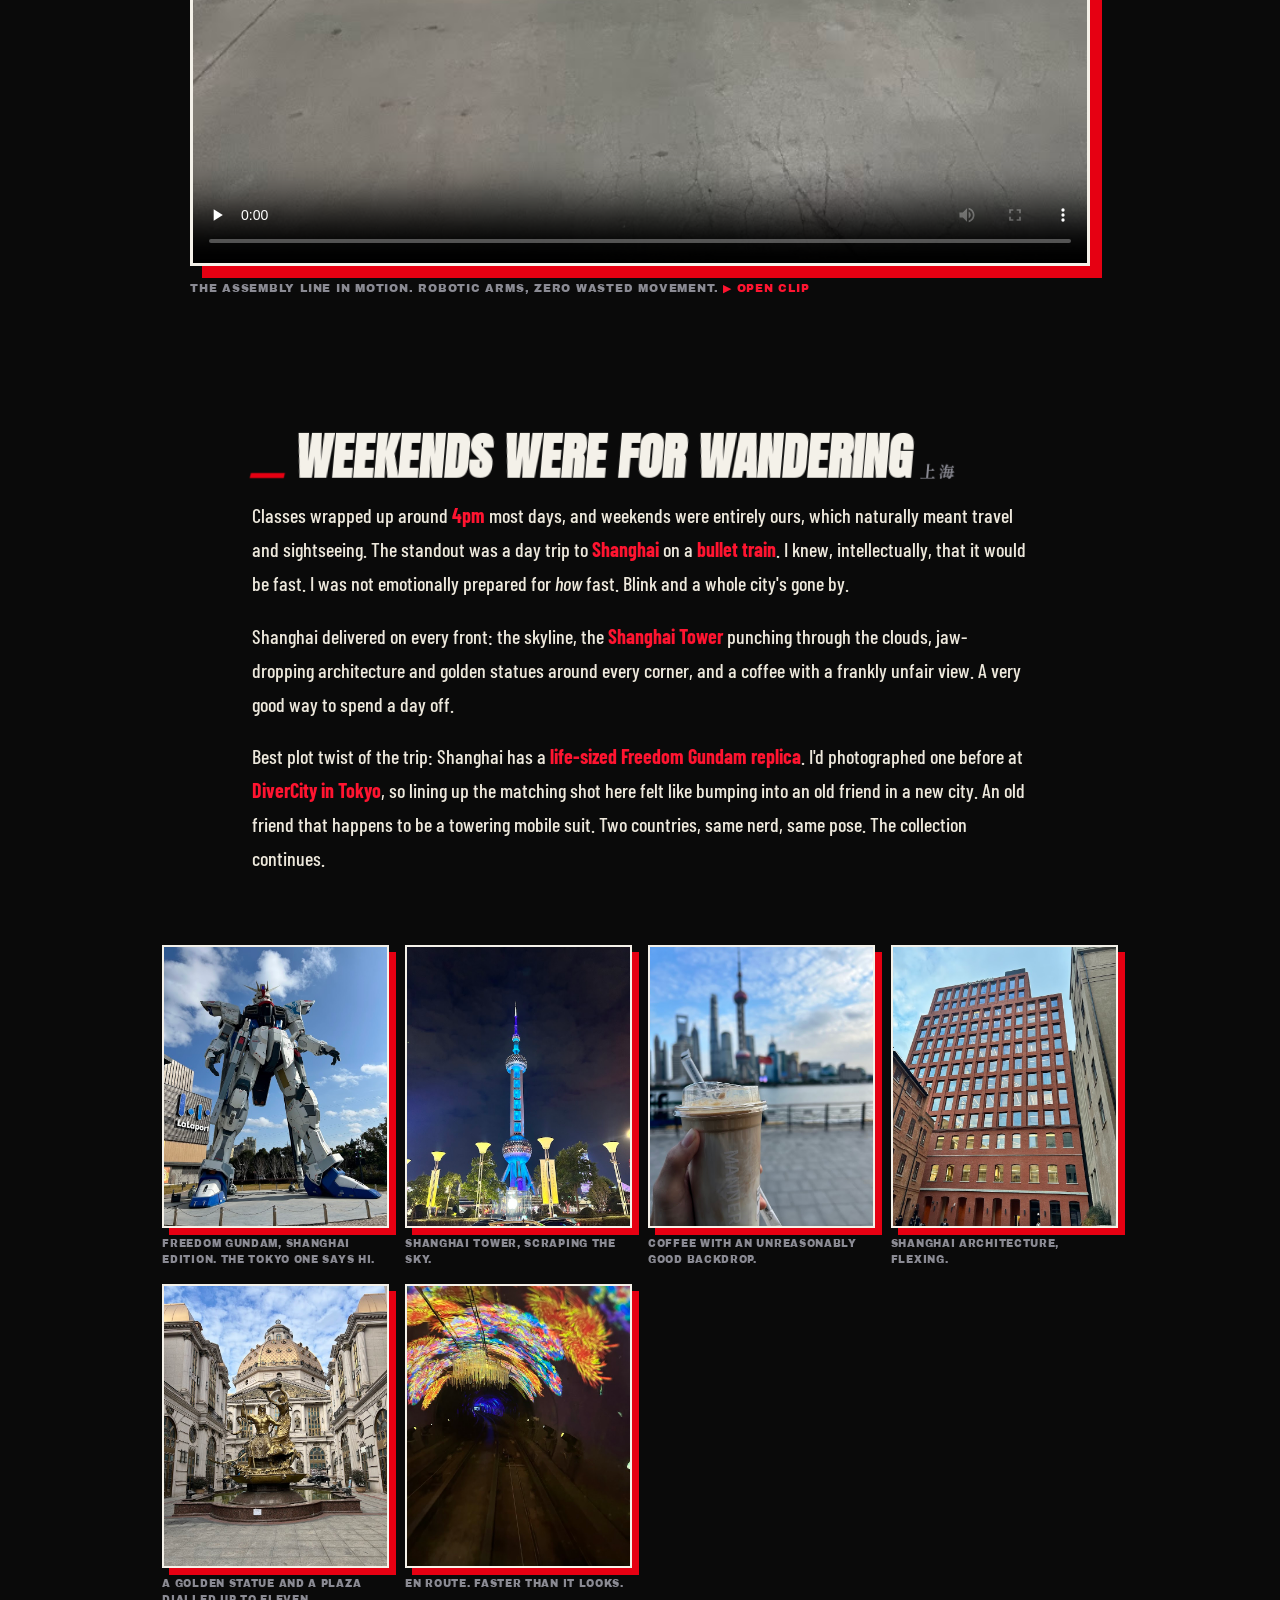
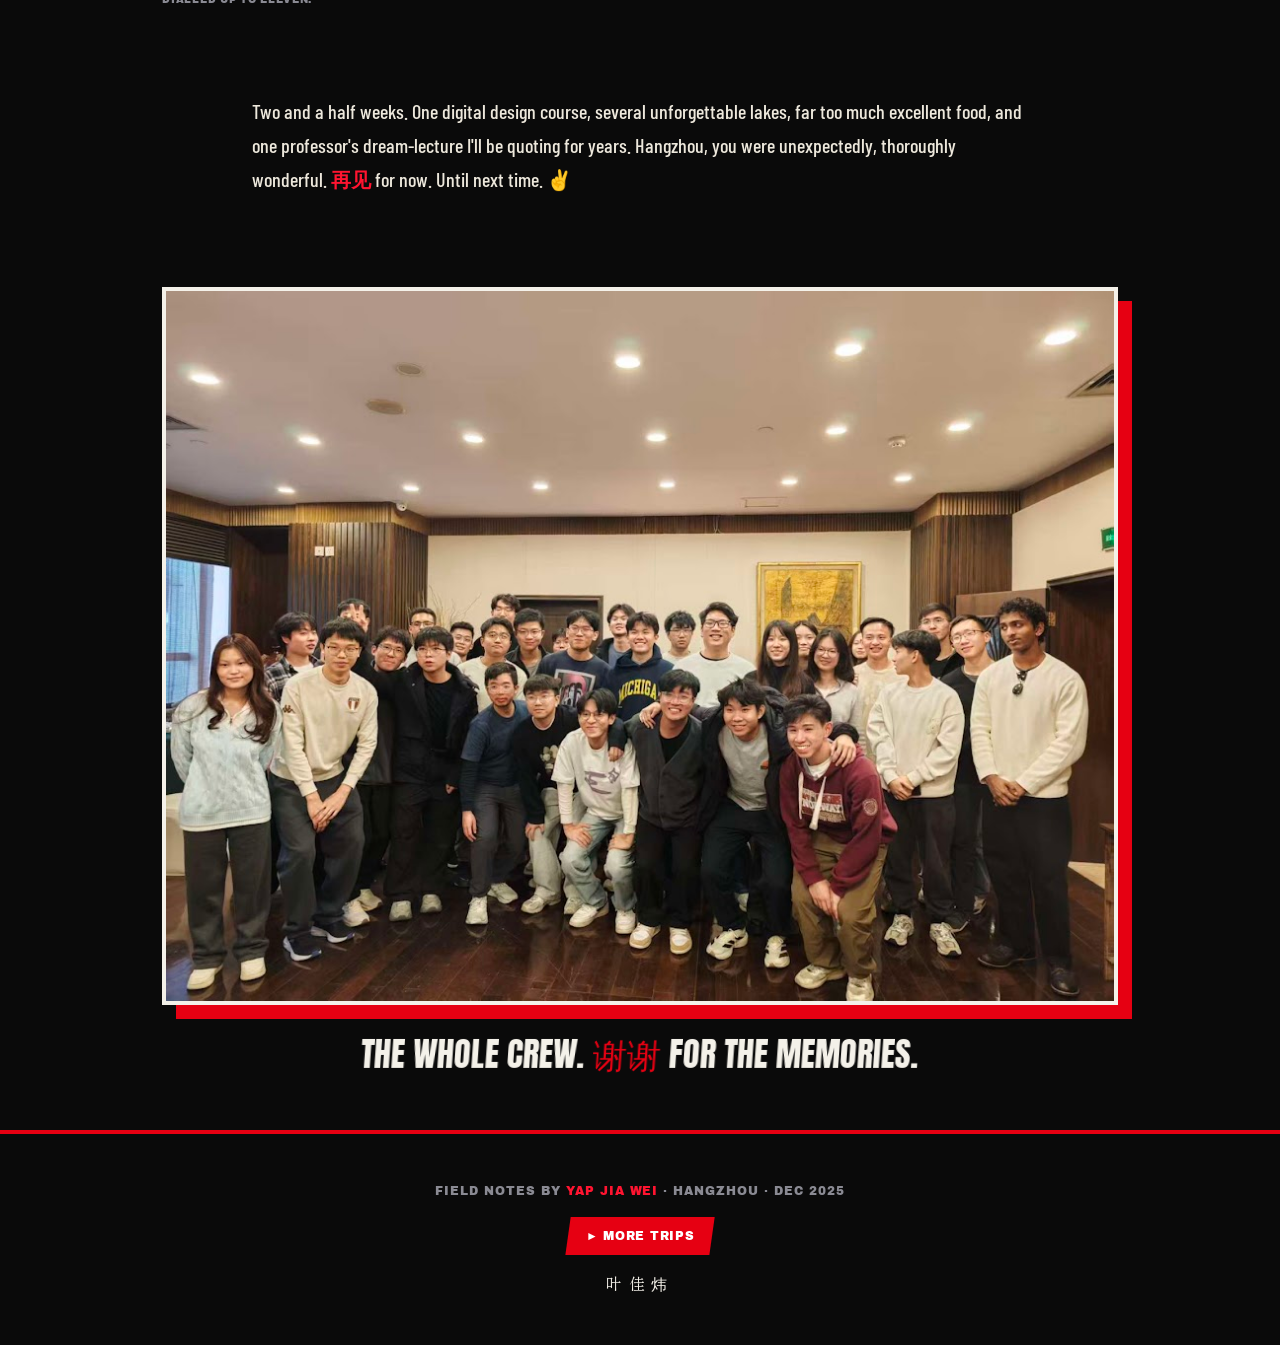
==== commit d006bc12: "Further refinement of blog" ====
--- a/blog-zhejiang.html
+++ b/blog-zhejiang.html
@@ -3,8 +3,8 @@
 <head>
 <meta charset="UTF-8"/>
 <meta name="viewport" content="width=device-width, initial-scale=1.0"/>
-<title>Winter in Hangzhou // Zhejiang University Exchange — Yap Jia Wei</title>
-<meta name="description" content="Two and a half weeks on winter exchange at Zhejiang University — digital design, bicycles, lakes, bullet trains, and an unreasonable amount of excellent food."/>
+<title>Winter in Hangzhou // Zhejiang University Exchange · Yap Jia Wei</title>
+<meta name="description" content="Two and a half weeks on winter exchange at Zhejiang University · digital design, bicycles, lakes, bullet trains, and an unreasonable amount of excellent food."/>
 <link rel="icon" href="data:image/svg+xml,<svg xmlns='http://www.w3.org/2000/svg' width='32' height='32'><rect width='32' height='32' fill='rgb(10,10,10)'/><path d='M16 3 L19.6 12 L29 12 L21.4 17.8 L24.2 27 L16 21.2 L7.8 27 L10.6 17.8 L3 12 L12.4 12 Z' fill='rgb(230,0,18)'/></svg>"/>
 <link rel="preconnect" href="https://fonts.googleapis.com"/>
 <link rel="preconnect" href="https://fonts.gstatic.com" crossorigin/>
@@ -44,7 +44,7 @@
 <article class="article reveal">
   <h2>It Was Cold. Genuinely Cold. <span class="jp">寒い</span></h2>
   <p>Let me set the scene for my fellow equator-dwellers. Some days never climbed above <b>10&deg;C</b>, and a few flirted dangerously close to <b>zero</b>. As a Singaporean whose body considers air-conditioning "a bit much," I took this as a personal attack.</p>
-  <p>I learned what "layering" actually means. I formed a deep, almost spiritual bond with hot soup. But there's something magic about a cold, clear winter evening — the light turns gold, the streets glow, and suddenly the shivering feels like a fair trade.</p>
+  <p>I finally learned what "layering" actually means, and I formed a deep, almost spiritual bond with hot soup. But there's something magic about a cold, clear winter evening. The light turns gold, the streets start to glow, and suddenly all that shivering feels like a pretty fair trade.</p>
 </article>
 <figure class="frame tilt reveal">
   <img src="assets/china/Zhe%20Jiang/cool_street_sunset.jpg" alt="Hangzhou street at sunset" loading="lazy"/>
@@ -53,29 +53,29 @@
 
 <article class="article reveal">
   <h2>8AM: Logic Gates &amp; a Sleeping Professor <span class="jp">論理</span></h2>
-  <p>Most mornings started early — dragging myself out of a very warm bed for <b>Digital Design &amp; Logic</b>. We built up from humble AND, OR and NOT gates all the way to writing real working hardware in <b>Verilog</b>. Watching abstract truth tables turn into something that actually <em>does</em> things never stopped being satisfying.</p>
-  <p>The undisputed highlight, though, had nothing to do with the syllabus. During one lesson, our professor quietly <b>dozed off mid-class</b> — and then began to <b>sleep-talk</b>. Still lecturing, somewhere in his dreams. We didn't have the heart to wake him. Honestly? The most relatable thing a teacher has ever done.</p>
+  <p>Most mornings started early, with me dragging myself out of a very warm bed for <b>Digital Design &amp; Logic</b>. We built up from humble AND, OR and NOT gates all the way to writing real working hardware in <b>Verilog</b>. Watching a pile of abstract truth tables turn into something that actually <em>does</em> things never got old.</p>
+  <p>The undisputed highlight, though, had nothing to do with the syllabus. Mid-lesson, our professor quietly <b>dozed off</b>, and then started to <b>sleep-talk</b>. Still lecturing away, somewhere deep in a dream. None of us had the heart to wake him. Honestly? Most relatable thing a teacher has ever done.</p>
   <p class="pull">“The professor fell asleep and kept teaching. Dedication, technically.”</p>
 </article>
 <figure class="frame reveal">
   <img src="assets/china/Zhe%20Jiang/zju_campus.jpg" alt="Zhejiang University campus road on a winter morning" loading="lazy"/>
-  <figcaption>The ZJU campus on a crisp winter morning — the 8AM walk had its perks.</figcaption>
+  <figcaption>The ZJU campus on a crisp winter morning. The 8AM walk had its perks.</figcaption>
 </figure>
 
 <article class="article reveal">
   <h2>A Campus the Size of a Small Country <span class="jp">大学</span></h2>
-  <p>ZJU's campus is <b>enormous</b> — so sprawling that there's genuinely no internal bus service. The local solution is wonderfully simple: <b>rent a bike and pedal everywhere</b>. Some of my favourite moments of the whole trip were exactly this — cruising across campus, cold breeze biting at my face, gliding past a gorgeous lake sitting right in the middle of it all.</p>
-  <p>Trivia for the collectors: of Zhejiang University's four campuses, this was the <b>oldest one</b> — decades of history under every wheel.</p>
+  <p>ZJU's campus is <b>enormous</b>. So sprawling, in fact, that there's genuinely no internal bus service. The local fix is beautifully simple: <b>rent a bike and pedal everywhere</b>. Some of my favourite moments of the whole trip were exactly this, cruising across campus with the cold breeze biting at my face, gliding past a gorgeous lake sitting right in the middle of it all.</p>
+  <p>Trivia for the collectors: of Zhejiang University's four campuses, this was the <b>oldest one</b>. Decades of history under every wheel.</p>
 </article>
 <div class="gallery reveal">
-  <figure><img src="assets/china/Zhe%20Jiang/school_lake.jpg" alt="Lake in the middle of campus" loading="lazy"/><figcaption>The campus lake — my daily detour.</figcaption></figure>
+  <figure><img src="assets/china/Zhe%20Jiang/school_lake.jpg" alt="Lake in the middle of campus" loading="lazy"/><figcaption>The campus lake. My daily detour.</figcaption></figure>
   <figure><img src="assets/china/Zhe%20Jiang/ZJU.jpg" alt="Zhejiang University grounds" loading="lazy"/><figcaption>Home base for 2½ weeks.</figcaption></figure>
   <figure><img src="assets/china/Zhe%20Jiang/university.jpg" alt="University grounds" loading="lazy"/><figcaption>Best explored on two wheels.</figcaption></figure>
 </div>
 
 <article class="article reveal">
   <h2>Worth Every One of Those Five Kilos <span class="jp">美食</span></h2>
-  <p>Okay. The food. <b>The food.</b> Everything was bursting with flavour in a way that made me quietly re-evaluate my entire palate. Beef noodles that ruined other beef noodles for me forever. Fried chicken worthy of its own fan club. Desserts I would happily cross a province for. I even tried <b>pork organs</b> for the first time — verdict: braver than expected, tastier than feared.</p>
+  <p>Okay. The food. <b>The food.</b> Everything was so bursting with flavour that I quietly started re-evaluating my entire palate. Beef noodles that ruined other beef noodles for me forever. Fried chicken worthy of its own fan club. Desserts I would happily cross a province for. I even tried <b>pork organs</b> for the first time, and the verdict was: braver than expected, tastier than feared.</p>
   <p>My single fondest food memory was a little <b>green tea restaurant</b>, where the fried chicken and dessert were so good I still think about them on a roughly weekly basis. I boarded the flight home five kilograms heavier and not even slightly sorry.</p>
   <p class="pull">“Came for the exchange. Stayed for the fried chicken.”</p>
 </article>
@@ -94,10 +94,10 @@
 
 <article class="article reveal">
   <h2>Lakes That Made Me Stop Walking <span class="jp">風景</span></h2>
-  <p>The scenery did most of the heavy lifting for my camera roll. <b>West Lake</b> at the right hour is the kind of view that makes you go quiet for a moment and just look. The <b>matcha lake</b> — ringed by tea-green forest — was every bit as breathtaking. I'll spare you the full, embarrassingly large collection of sunset photos and show only a tasteful few.</p>
+  <p>The scenery did most of the heavy lifting for my camera roll. <b>West Lake</b> at the right hour is the kind of view that makes you go quiet for a second and just look. The <b>matcha lake</b>, ringed by tea-green forest, was every bit as breathtaking. I'll spare you the full, slightly embarrassing collection of sunset photos and show just a tasteful few.</p>
 </article>
 <div class="gallery wide reveal">
-  <figure><img src="assets/china/Zhe%20Jiang/west_lake.jpg" alt="West Lake, Hangzhou" loading="lazy"/><figcaption>West Lake — the view that makes you go quiet.</figcaption></figure>
+  <figure><img src="assets/china/Zhe%20Jiang/west_lake.jpg" alt="West Lake, Hangzhou" loading="lazy"/><figcaption>West Lake. The view that makes you go quiet.</figcaption></figure>
   <figure><img src="assets/china/Zhe%20Jiang/matcha_lake_forest.jpg" alt="Matcha lake and forest" loading="lazy"/><figcaption>The matcha lake. Photos don't do it justice.</figcaption></figure>
   <figure><img src="assets/china/Zhe%20Jiang/temple.jpg" alt="Temple" loading="lazy"/><figcaption>Quiet temple grounds.</figcaption></figure>
   <figure><img src="assets/china/Zhe%20Jiang/selfie_infront_of_pagoda.jpg" alt="Selfie in front of a pagoda" loading="lazy"/><figcaption>Obligatory pagoda selfie. Non-negotiable.</figcaption></figure>
@@ -105,11 +105,11 @@
 
 <article class="article reveal">
   <h2>A Detour to the Zoo <span class="jp">動物園</span></h2>
-  <p>With the course winding down, the last few days in Hangzhou freed up for something gloriously unacademic: the <b>zoo</b>. I made the rounds and said hello to the locals — <b>fish</b> gliding around in slow motion, a magnificently unbothered <b>panda</b>, a <b>snake</b> that held eye contact a beat too long, and a <b>seal</b> that was clearly the showman of the bunch. Ten out of ten. Would gawk again.</p>
+  <p>With the course winding down, the last few days in Hangzhou freed up for something gloriously unacademic: the <b>zoo</b>. I made the rounds and said hello to the locals. There was <b>fish</b> gliding around in slow motion, a magnificently unbothered <b>panda</b>, a <b>snake</b> that held eye contact a beat too long, and a <b>seal</b> that was clearly the showman of the bunch. Ten out of ten. Would gawk again.</p>
 </article>
 <div class="gallery reveal">
   <figure><img src="assets/china/Zhe%20Jiang/panda.jpg" alt="Panda at the zoo" loading="lazy"/><figcaption>The panda. Iconic, unbothered, perfect.</figcaption></figure>
-  <figure><img src="assets/china/Zhe%20Jiang/seal.jpg" alt="Seal at the zoo" loading="lazy"/><figcaption>The seal — full-time showman.</figcaption></figure>
+  <figure><img src="assets/china/Zhe%20Jiang/seal.jpg" alt="Seal at the zoo" loading="lazy"/><figcaption>The seal. Full-time showman.</figcaption></figure>
   <figure><img src="assets/china/Zhe%20Jiang/fish.jpg" alt="Fish at the aquarium" loading="lazy"/><figcaption>Fish, gliding in slow motion.</figcaption></figure>
   <figure><img src="assets/china/Zhe%20Jiang/snake.jpg" alt="Snake at the zoo" loading="lazy"/><figcaption>This snake and I made eye contact. I blinked first.</figcaption></figure>
   <figure><img src="assets/china/Zhe%20Jiang/zoo.jpg" alt="At the zoo" loading="lazy"/><figcaption>A gloriously unacademic afternoon.</figcaption></figure>
@@ -117,21 +117,21 @@
 
 <article class="article reveal">
   <h2>How a Car Gets Made <span class="jp">工場</span></h2>
-  <p>We also went on a <b>field trip to a car factory</b> — a front-row seat to how a pile of parts becomes an actual vehicle. Watching the assembly line move in that synchronised, almost choreographed way is weirdly mesmerising: robotic arms swinging in unison, millimetre precision, not a wasted motion in sight. The engineer in me was very, very happy. I grabbed a short clip — watch the arms do their thing.</p>
+  <p>We also went on a <b>field trip to a car factory</b>, a front-row seat to how a pile of parts becomes an actual vehicle. Watching the assembly line move in that synchronised, almost choreographed way is weirdly mesmerising: robotic arms swinging in unison, millimetre precision, not a wasted motion in sight. The engineer in me was very, very happy. I grabbed a short clip so you can watch the arms do their thing.</p>
 </article>
 <figure class="frame reveal">
   <video controls preload="none" playsinline poster="assets/china/Zhe%20Jiang/car_factory.jpg">
     <source src="assets/china/Zhe%20Jiang/car_factory.MOV" type="video/mp4"/>
     Your browser can't play this clip.
   </video>
-  <figcaption>The assembly line in motion — robotic arms, zero wasted movement. <a href="assets/china/Zhe%20Jiang/car_factory.MOV" target="_blank" rel="noopener">▶ OPEN CLIP</a></figcaption>
+  <figcaption>The assembly line in motion. Robotic arms, zero wasted movement. <a href="assets/china/Zhe%20Jiang/car_factory.MOV" target="_blank" rel="noopener">▶ OPEN CLIP</a></figcaption>
 </figure>
 
 <article class="article reveal">
   <h2>Weekends Were for Wandering <span class="jp">上海</span></h2>
-  <p>Classes wrapped up around <b>4pm</b> most days, and weekends were entirely ours — which, naturally, meant travel and sightseeing. The standout: a day trip to <b>Shanghai</b> on a <b>bullet train</b>. I knew, intellectually, that it would be fast. I was not emotionally prepared for <em>how</em> fast. Blink and a city's gone by.</p>
-  <p>Shanghai delivered on every front — the skyline, the <b>Shanghai Tower</b> punching through the clouds, jaw-dropping architecture and golden statues around every corner, and a coffee with a frankly unfair view. A very good way to spend a day off.</p>
-  <p>Best plot twist of the trip: Shanghai has a <b>life-sized Freedom Gundam replica</b>. I'd photographed one before at <b>DiverCity in Tokyo</b>, so lining up the matching shot here felt like bumping into an old friend in a new city — one that happens to be a towering mobile suit. Two countries, same nerd, same pose. The collection continues.</p>
+  <p>Classes wrapped up around <b>4pm</b> most days, and weekends were entirely ours, which naturally meant travel and sightseeing. The standout was a day trip to <b>Shanghai</b> on a <b>bullet train</b>. I knew, intellectually, that it would be fast. I was not emotionally prepared for <em>how</em> fast. Blink and a whole city's gone by.</p>
+  <p>Shanghai delivered on every front: the skyline, the <b>Shanghai Tower</b> punching through the clouds, jaw-dropping architecture and golden statues around every corner, and a coffee with a frankly unfair view. A very good way to spend a day off.</p>
+  <p>Best plot twist of the trip: Shanghai has a <b>life-sized Freedom Gundam replica</b>. I'd photographed one before at <b>DiverCity in Tokyo</b>, so lining up the matching shot here felt like bumping into an old friend in a new city. An old friend that happens to be a towering mobile suit. Two countries, same nerd, same pose. The collection continues.</p>
 </article>
 <div class="gallery reveal">
   <figure><img src="assets/china/Zhe%20Jiang/gundam.jpg" alt="Life-sized Freedom Gundam replica in Shanghai" loading="lazy"/><figcaption>Freedom Gundam, Shanghai edition. The Tokyo one says hi.</figcaption></figure>
@@ -143,12 +143,12 @@
 </div>
 
 <article class="article reveal">
-  <p>Two and a half weeks. One digital design course, several unforgettable lakes, far too much excellent food, and one professor's dream-lecture I'll be quoting for years. Hangzhou, you were unexpectedly, thoroughly wonderful. <b>再见</b> — until next time. ✌️</p>
+  <p>Two and a half weeks. One digital design course, several unforgettable lakes, far too much excellent food, and one professor's dream-lecture I'll be quoting for years. Hangzhou, you were unexpectedly, thoroughly wonderful. <b>再见</b> for now. Until next time. ✌️</p>
 </article>
 
 <!-- FINALE -->
 <div class="finale reveal">
-  <img src="assets/china/Zhe%20Jiang/class_photo.jpg" alt="Class photo — the whole exchange crew"/>
+  <img src="assets/china/Zhe%20Jiang/class_photo.jpg" alt="Class photo · the whole exchange crew"/>
   <div class="cap">THE WHOLE CREW. <em>谢谢</em> FOR THE MEMORIES.</div>
 </div>
 
--- a/assets/blog.css
+++ b/assets/blog.css
@@ -1,5 +1,5 @@
 /* ══════════════════════════════════════════════════════════
-   PERSONA TRAVEL LOG — shared blog styles
+   PERSONA TRAVEL LOG · shared blog styles
 ═══════════════════════════════════════════════════════════ */
 *,*::before,*::after{box-sizing:border-box;margin:0;padding:0}
 :root{
